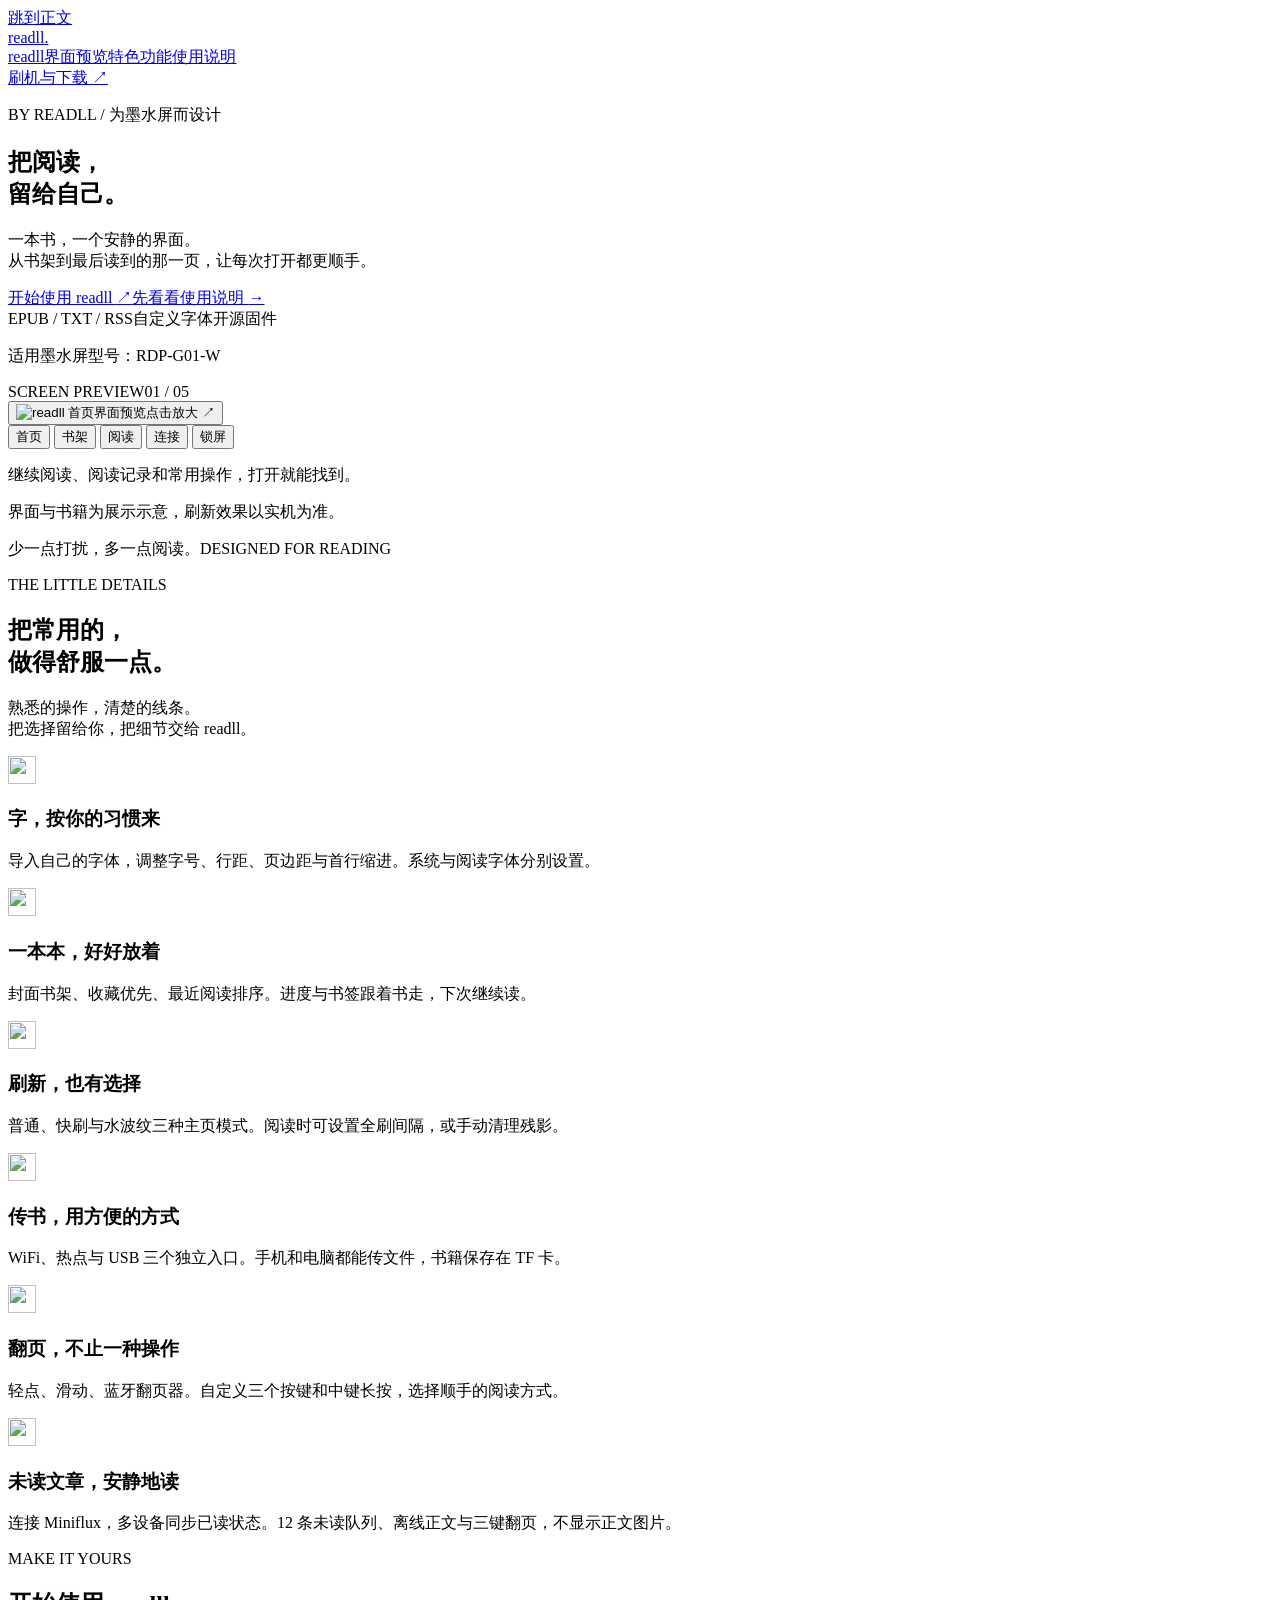
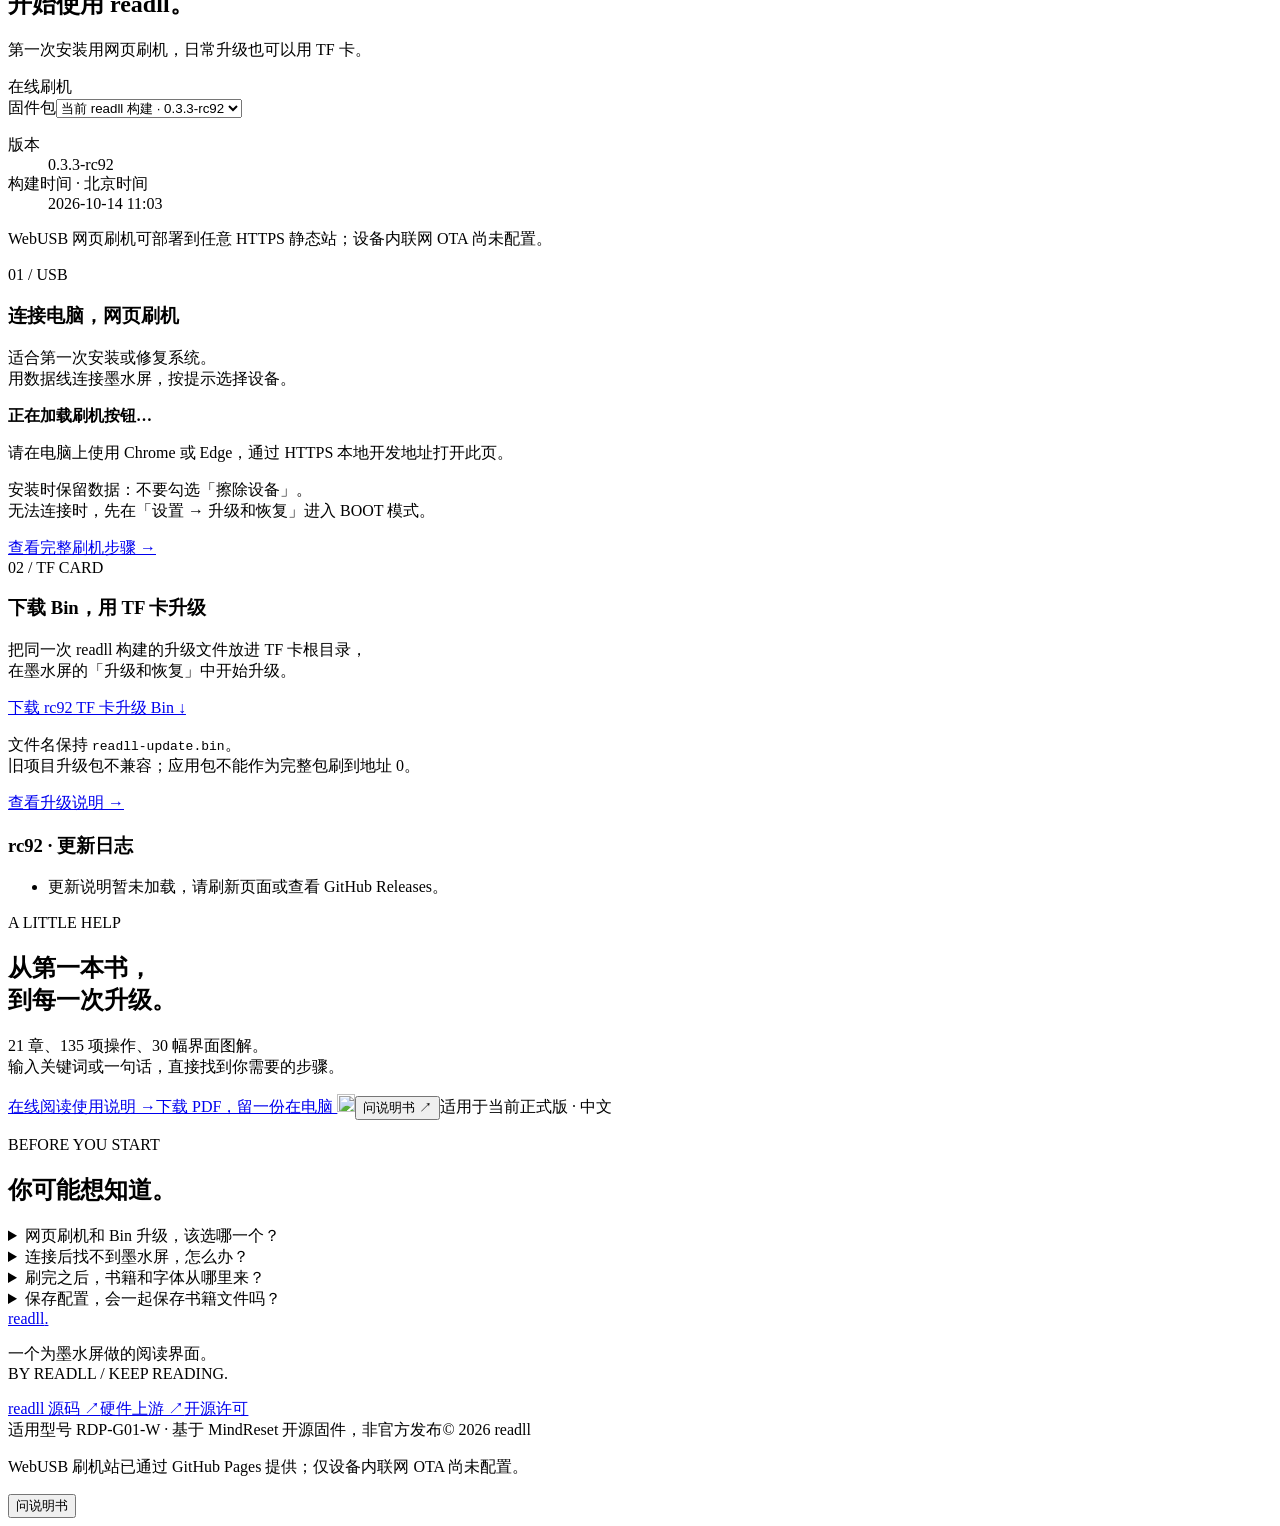
==== flash/index.html @ 9fdaaaea "feat: add readll RSS firmware and web flasher Co-authored-by: Copilot <223556219+Copilot@users.norep" ====
<!doctype html>
<html lang="zh-CN">
<head>
  <meta charset="utf-8"><meta name="viewport" content="width=device-width,initial-scale=1">
  <meta name="theme-color" content="#ffffff">
  <meta name="description" content="readll：为墨水屏打造的阅读固件。预览阅读界面、了解功能，在线刷机或下载 TF 卡升级 Bin。">
  <title>readll · 把阅读留给自己</title>
  <link rel="stylesheet" href="./site.css">
  <script src="./installer-bridge.js"></script>
  <script src="./site.js" defer></script>
  <link rel="stylesheet" href="./assets/manual-helper.css">
  <script src="./assets/manual-search.js" defer></script>
  <script src="./assets/manual-helper.js" data-index="./manual/manual-index.json" data-manual="./manual/" defer></script>
  <script type="module" src="./vendor/web/install-button.js"></script>
  <script src="./versions.js" defer></script>
</head>
<body>
<a class="skip" href="#main">跳到正文</a>
<header class="site-header"><div class="header-inner">
  <a class="wordmark" href="./index.html" aria-label="readll 首页">readll<span>.</span></a>
  <nav aria-label="主导航"><a href="./index.html">readll</a><a href="#preview">界面预览</a><a href="#features">特色功能</a><a href="./manual/">使用说明</a></nav>
  <a class="button small primary" href="#flash-action">刷机与下载 <span aria-hidden="true">↗</span></a>
</div></header>
<main id="main">
<section class="hero wrap" id="preview">
  <div class="hero-copy"><p class="eyebrow">BY READLL / 为墨水屏而设计</p>
    <h1>把阅读，<br>留给自己<span class="period">。</span></h1>
    <p class="hero-description">一本书，一个安静的界面。<br>从书架到最后读到的那一页，让每次打开都更顺手。</p>
    <div class="hero-actions"><a class="button primary" href="#flash-action">开始使用 readll <span aria-hidden="true">↗</span></a><a class="text-link" href="./manual/">先看看使用说明 <span aria-hidden="true">→</span></a></div>
    <div class="hero-spec"><span>EPUB / TXT / RSS</span><span>自定义字体</span><span>开源固件</span></div>
    <p class="hardware">适用墨水屏型号：RDP-G01-W</p>
  </div>
  <div class="screen-gallery" aria-label="墨水屏界面展示">
    <div class="gallery-heading"><span class="eyebrow">SCREEN PREVIEW</span><span id="screen-counter">01 / 05</span></div>
    <button class="screen-open" id="screen-open" type="button" aria-label="放大首页界面"><img id="screen-image" src="./assets/screens/home.png" alt="readll 首页界面预览" width="684" height="1216"><span class="zoom-label">点击放大 <span aria-hidden="true">↗</span></span></button>
    <div class="screen-tabs" role="tablist" aria-label="选择预览界面">
      <button type="button" role="tab" id="tab-home" aria-selected="true" aria-controls="screen-caption" data-screen="home">首页</button>
      <button type="button" role="tab" id="tab-shelf" aria-selected="false" aria-controls="screen-caption" tabindex="-1" data-screen="shelf">书架</button>
      <button type="button" role="tab" id="tab-reader" aria-selected="false" aria-controls="screen-caption" tabindex="-1" data-screen="reader">阅读</button>
      <button type="button" role="tab" id="tab-wifi" aria-selected="false" aria-controls="screen-caption" tabindex="-1" data-screen="wifi">连接</button>
      <button type="button" role="tab" id="tab-lock" aria-selected="false" aria-controls="screen-caption" tabindex="-1" data-screen="lock">锁屏</button>
    </div>
    <div id="screen-styles" class="screen-styles" role="group" hidden></div>
    <p id="screen-caption" class="screen-caption" role="tabpanel" aria-labelledby="tab-home">继续阅读、阅读记录和常用操作，打开就能找到。</p>
    <p class="preview-note">界面与书籍为展示示意，刷新效果以实机为准。</p>
  </div>
</section>
<div class="section-divider wrap"><span>少一点打扰，多一点阅读。</span><span>DESIGNED FOR READING</span></div>
<section class="features wrap" id="features">
  <div class="section-intro"><p class="eyebrow">THE LITTLE DETAILS</p><h2>把常用的，<br>做得舒服一点。</h2><p>熟悉的操作，清楚的线条。<br>把选择留给你，把细节交给 readll。</p></div>
  <div class="feature-grid">
    <article><img src="./assets/icons/type.svg" alt="" width="28" height="28"><h3>字，按你的习惯来</h3><p>导入自己的字体，调整字号、行距、页边距与首行缩进。系统与阅读字体分别设置。</p></article>
    <article><img src="./assets/icons/library-big.svg" alt="" width="28" height="28"><h3>一本本，好好放着</h3><p>封面书架、收藏优先、最近阅读排序。进度与书签跟着书走，下次继续读。</p></article>
    <article><img src="./assets/icons/refresh-cw.svg" alt="" width="28" height="28"><h3>刷新，也有选择</h3><p>普通、快刷与水波纹三种主页模式。阅读时可设置全刷间隔，或手动清理残影。</p></article>
    <article><img src="./assets/icons/wifi.svg" alt="" width="28" height="28"><h3>传书，用方便的方式</h3><p>WiFi、热点与 USB 三个独立入口。手机和电脑都能传文件，书籍保存在 TF 卡。</p></article>
    <article><img src="./assets/icons/bluetooth.svg" alt="" width="28" height="28"><h3>翻页，不止一种操作</h3><p>轻点、滑动、蓝牙翻页器。自定义三个按键和中键长按，选择顺手的阅读方式。</p></article>
    <article><img src="./assets/icons/timer.svg" alt="" width="28" height="28"><h3>未读文章，安静地读</h3><p>连接 Miniflux，多设备同步已读状态。12 条未读队列、离线正文与三键翻页，不显示正文图片。</p></article>
  </div>
</section>
<section class="flash-section" id="flash-action"><div class="wrap">
  <div class="flash-heading"><div><p class="eyebrow">MAKE IT YOURS</p><h2>开始使用 readll。</h2><p>第一次安装用网页刷机，日常升级也可以用 TF 卡。</p></div><span class="outlined-tag">在线刷机</span></div>
  <div class="release-picker"><div class="select-wrap"><label for="firmware-choice">固件包</label><select id="firmware-choice" disabled><option value="./manifest.json">当前 readll 构建 · 读取中</option></select></div><dl class="release-meta"><div><dt>版本</dt><dd id="firmware-version">读取中…</dd></div><div><dt>构建时间 · 北京时间</dt><dd><time id="firmware-updated">读取中…</time></dd></div></dl></div>
  <p class="picker-hint" id="firmware-choice-hint">WebUSB 网页刷机可部署到任意 HTTPS 静态站；设备内联网 OTA 尚未配置。</p>
  <div class="install-grid">
    <article class="install-card"><span class="card-number">01 / USB</span><h3>连接电脑，网页刷机</h3><p>适合第一次安装或修复系统。<br>用数据线连接墨水屏，按提示选择设备。</p><div class="install-action"><esp-web-install-button id="flash-installer" hidden manifest="./manifest.json"><button slot="activate" class="button primary" type="button">连接墨水屏，开始刷机</button></esp-web-install-button><div id="flash-help" class="browser-help"><strong id="flash-help-title">正在加载刷机按钮…</strong><p>请在电脑上使用 Chrome 或 Edge，通过 HTTPS 本地开发地址打开此页。</p></div></div><p class="card-footnote">安装时保留数据：不要勾选「擦除设备」。<br>无法连接时，先在「设置 → 升级和恢复」进入 BOOT 模式。</p><a href="./manual/#first-use" class="text-link">查看完整刷机步骤 <span aria-hidden="true">→</span></a></article>
    <article class="install-card"><span class="card-number">02 / TF CARD</span><h3>下载 Bin，用 TF 卡升级</h3><p>把同一次 readll 构建的升级文件放进 TF 卡根目录，<br>在墨水屏的「升级和恢复」中开始升级。</p><div class="install-action"><a class="button secondary" id="bin-download" hidden download="readll-update.bin">下载 TF 卡升级 Bin</a></div><p class="card-footnote">文件名保持 <code>readll-update.bin</code>。<br>旧项目升级包不兼容；应用包不能作为完整包刷到地址 0。</p><a href="./manual/#update" class="text-link">查看升级说明 <span aria-hidden="true">→</span></a></article>
  </div>
  <div class="release-notes" aria-live="polite"><h3 id="release-notes-title">更新日志</h3><ul id="release-notes-list"><li>正在读取所选版本的更新说明…</li></ul></div>
</div></section>
<section class="manual-banner wrap"><div><p class="eyebrow">A LITTLE HELP</p><h2>从第一本书，<br>到每一次升级。</h2><p>21 章、135 项操作、30 幅界面图解。<br>输入关键词或一句话，直接找到你需要的步骤。</p></div><div class="manual-actions"><a class="button primary" href="./manual/">在线阅读使用说明 <span aria-hidden="true">→</span></a><a class="text-link" href="./manual/readll-manual.pdf" download>下载 PDF，留一份在电脑 <img src="./assets/icons/download.svg" width="18" height="18" alt=""></a><button class="button secondary" type="button" data-ask-manual>问说明书 <span aria-hidden="true">↗</span></button><span>适用于当前正式版 · 中文</span></div></section>
<section class="faq wrap"><div><p class="eyebrow">BEFORE YOU START</p><h2>你可能想知道。</h2></div><div class="faq-items">
  <details><summary>网页刷机和 Bin 升级，该选哪一个？</summary><p>第一次安装或修复系统时使用 WebUSB 网页刷机。已经安装 readll 双分区基础包后，可以使用同一次 readll 构建生成的 TF Bin；旧项目升级包不兼容。设备内联网 OTA 当前未配置。</p></details>
  <details><summary>连接后找不到墨水屏，怎么办？</summary><p>确认使用可传数据的 USB 线，在电脑的 Chrome 或 Edge 打开页面。关闭占用串口的其他程序；在墨水屏「设置 → 升级和恢复 → BOOT 刷机」进入 BOOT 模式，再连接安装。更多步骤见使用说明。</p></details>
  <details><summary>刷完之后，书籍和字体从哪里来？</summary><p>固件不附带书籍与额外字体。将有权使用的 EPUB、TXT 和字体文件放入 TF 卡，或通过 WiFi、热点、USB 传输。推荐书籍放 books 文件夹，字体放 fonts 文件夹。</p></details>
  <details><summary>保存配置，会一起保存书籍文件吗？</summary><p>配置备份保存设置和阅读数据，包括进度、阅读时长、书签、收藏、资料卡、签名与网络设置。书籍、字体、头像和壁纸等文件仍需单独保留在 TF 卡上。</p></details>
</div></section>
</main>
<footer class="site-footer"><div class="wrap footer-top"><a class="wordmark" href="./index.html">readll<span>.</span></a><p>一个为墨水屏做的阅读界面。<br>BY READLL / KEEP READING.</p><div><a href="https://github.com/wegooo-cell/readll" target="_blank" rel="noopener">readll 源码 ↗</a><a href="https://github.com/wegooo-cell/read-pico-reader" target="_blank" rel="noopener">硬件上游 ↗</a><a href="./notices.html">开源许可</a></div></div><div class="wrap footer-bottom"><span>适用型号 RDP-G01-W · 基于 MindReset 开源固件，非官方发布</span><span>© 2026 readll</span></div><p class="wrap">WebUSB 刷机站已通过 GitHub Pages 提供；仅设备内联网 OTA 尚未配置。</p></footer>
<dialog id="screen-dialog" class="screen-dialog" aria-labelledby="dialog-title"><div class="dialog-head"><strong id="dialog-title">界面预览</strong><button type="button" id="dialog-close" aria-label="关闭放大预览">关闭 ×</button></div><img id="dialog-image" alt="放大的界面预览"><p>展示示意，刷新效果以实机为准。</p></dialog>
</body></html>
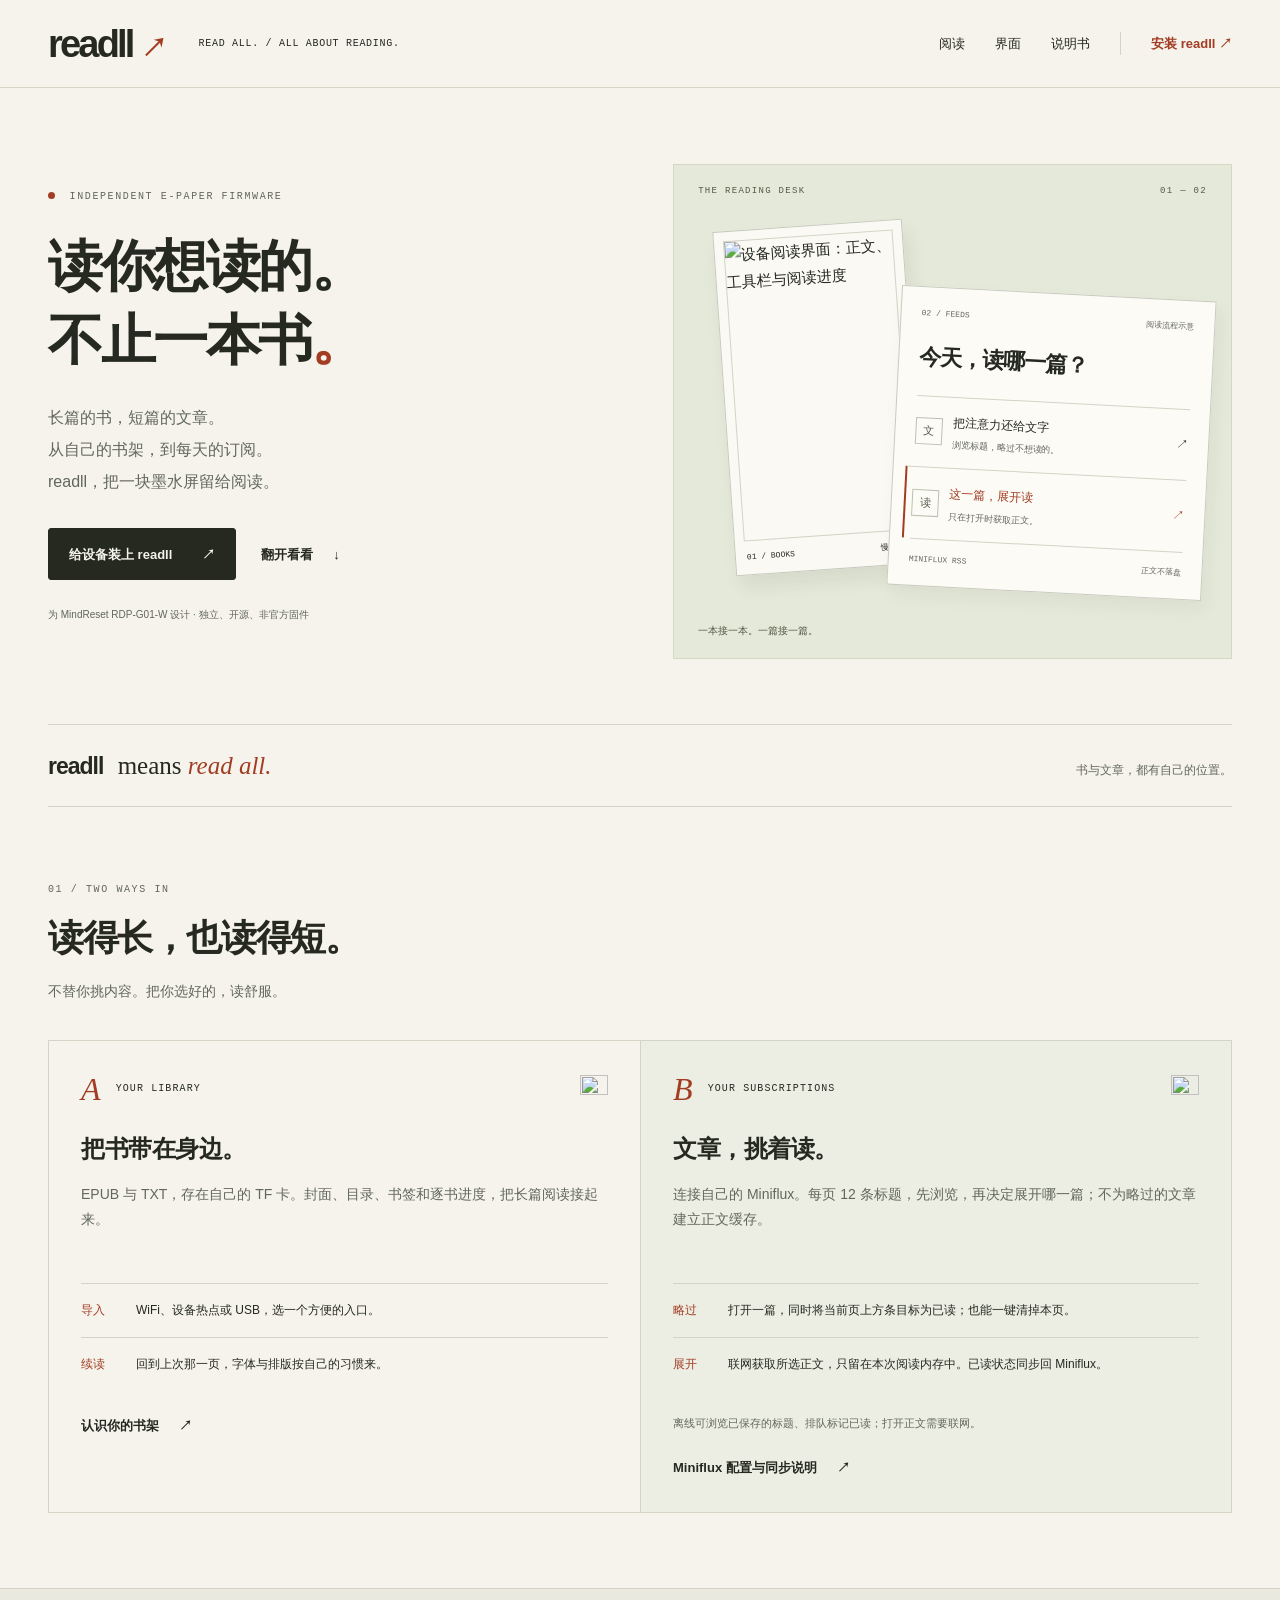
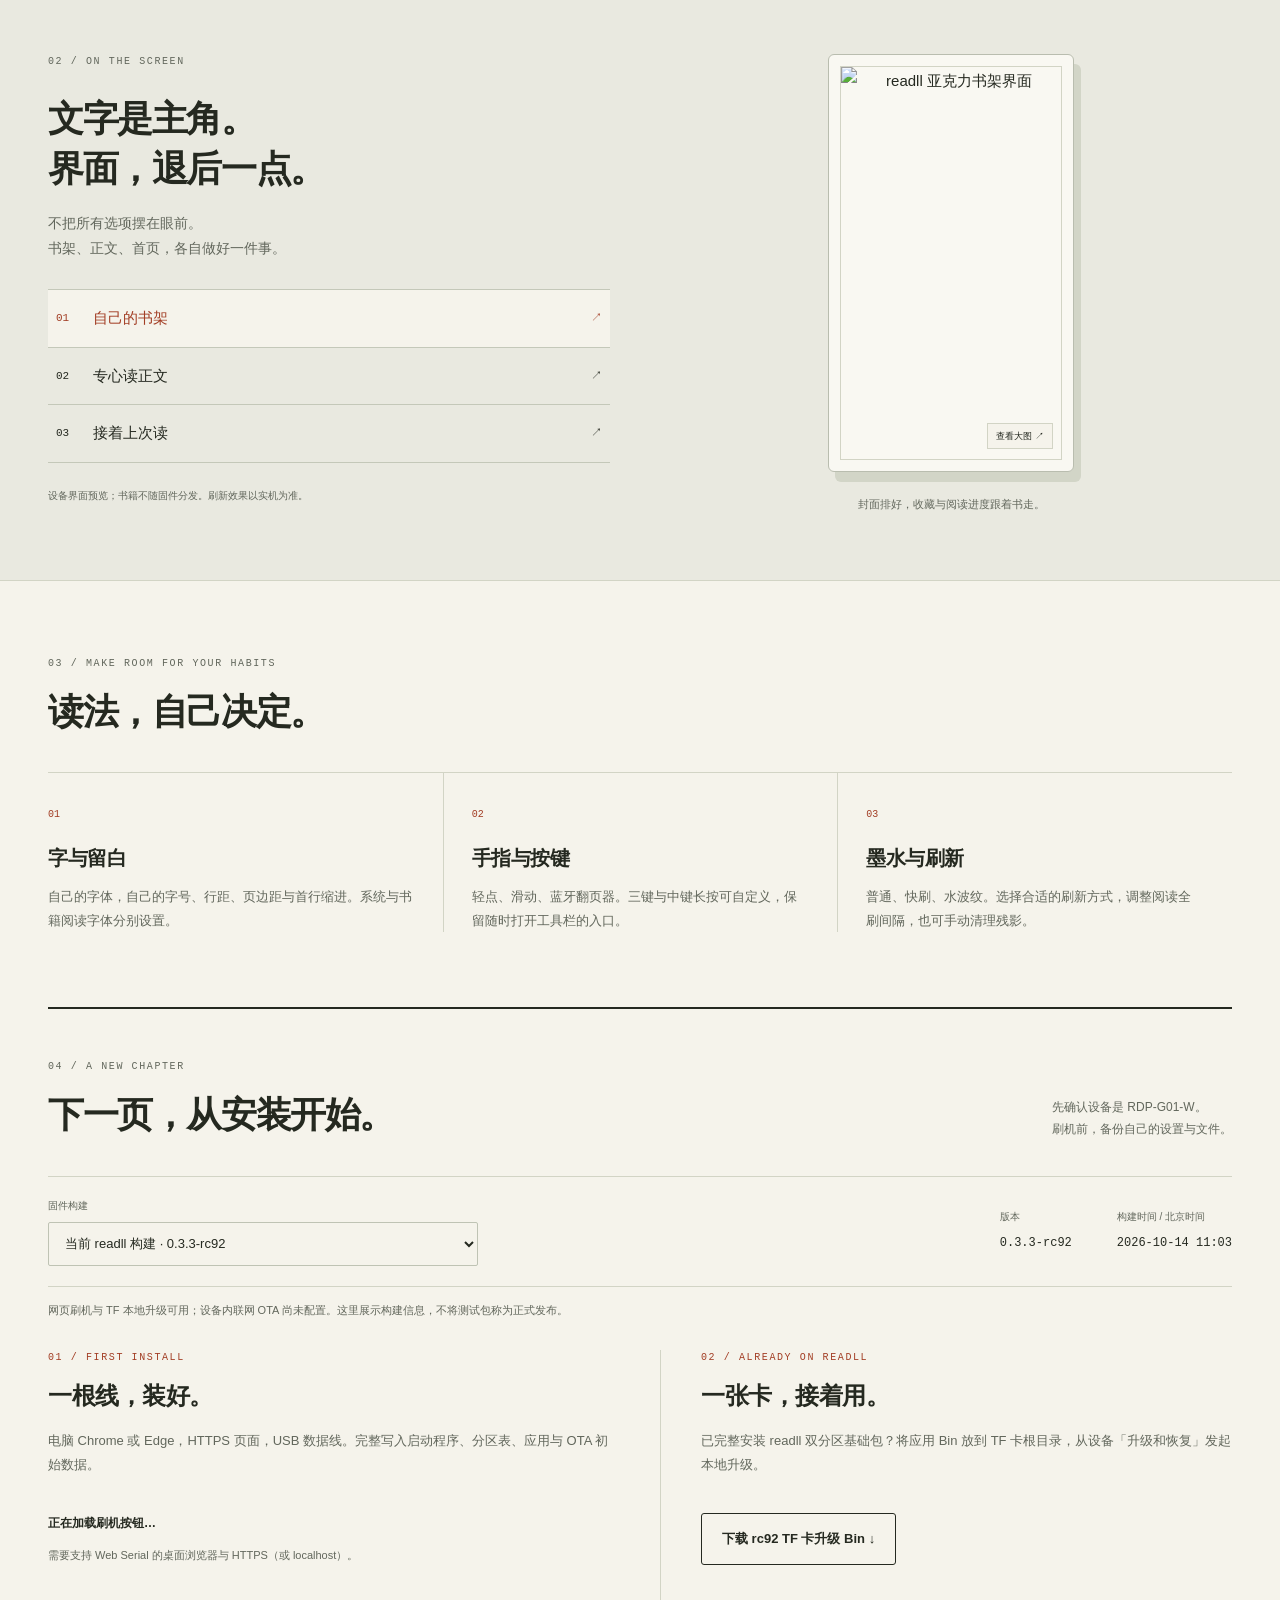
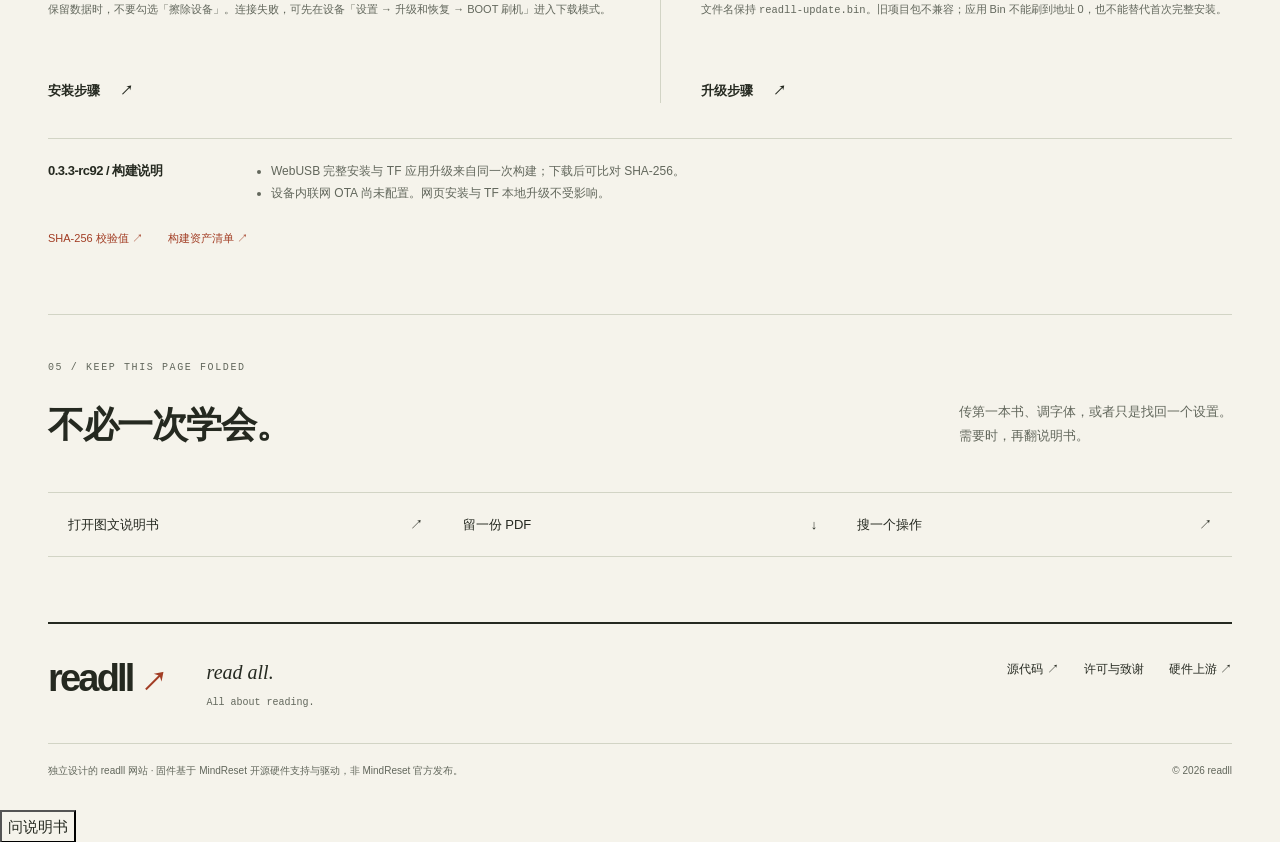
==== commit b65e9225: "feat: publish original readll site and on-demand RSS reading Build public WebUSB firmware with board" ====
--- a/flash/index.html
+++ b/flash/index.html
@@ -1,14 +1,15 @@
 <!doctype html>
 <html lang="zh-CN">
 <head>
-  <meta charset="utf-8"><meta name="viewport" content="width=device-width,initial-scale=1">
-  <meta name="theme-color" content="#ffffff">
-  <meta name="description" content="readll：为墨水屏打造的阅读固件。预览阅读界面、了解功能，在线刷机或下载 TF 卡升级 Bin。">
-  <title>readll · 把阅读留给自己</title>
+  <meta charset="utf-8">
+  <meta name="viewport" content="width=device-width,initial-scale=1">
+  <meta name="theme-color" content="#f5f3eb">
+  <meta name="description" content="readll — read all. 为 RDP-G01-W 墨水屏设计的独立阅读固件。EPUB、TXT、Miniflux RSS，一个留给阅读的地方。">
+  <title>readll — read all.</title>
   <link rel="stylesheet" href="./site.css">
+  <link rel="stylesheet" href="./assets/manual-helper.css">
   <script src="./installer-bridge.js"></script>
   <script src="./site.js" defer></script>
-  <link rel="stylesheet" href="./assets/manual-helper.css">
   <script src="./assets/manual-search.js" defer></script>
   <script src="./assets/manual-helper.js" data-index="./manual/manual-index.json" data-manual="./manual/" defer></script>
   <script type="module" src="./vendor/web/install-button.js"></script>
@@ -16,65 +17,121 @@
 </head>
 <body>
 <a class="skip" href="#main">跳到正文</a>
-<header class="site-header"><div class="header-inner">
-  <a class="wordmark" href="./index.html" aria-label="readll 首页">readll<span>.</span></a>
-  <nav aria-label="主导航"><a href="./index.html">readll</a><a href="#preview">界面预览</a><a href="#features">特色功能</a><a href="./manual/">使用说明</a></nav>
-  <a class="button small primary" href="#flash-action">刷机与下载 <span aria-hidden="true">↗</span></a>
-</div></header>
+<header class="masthead">
+  <a class="brand" href="./" aria-label="readll 首页">readll<span class="brand-mark" aria-hidden="true">↗</span></a>
+  <span class="masthead-note">READ ALL. / ALL ABOUT READING.</span>
+  <nav aria-label="主导航">
+    <a href="#reading">阅读</a><a href="#preview">界面</a><a href="./manual/">说明书</a>
+    <a class="nav-install" href="#flash-action">安装 readll <span aria-hidden="true">↗</span></a>
+  </nav>
+</header>
 <main id="main">
-<section class="hero wrap" id="preview">
-  <div class="hero-copy"><p class="eyebrow">BY READLL / 为墨水屏而设计</p>
-    <h1>把阅读，<br>留给自己<span class="period">。</span></h1>
-    <p class="hero-description">一本书，一个安静的界面。<br>从书架到最后读到的那一页，让每次打开都更顺手。</p>
-    <div class="hero-actions"><a class="button primary" href="#flash-action">开始使用 readll <span aria-hidden="true">↗</span></a><a class="text-link" href="./manual/">先看看使用说明 <span aria-hidden="true">→</span></a></div>
-    <div class="hero-spec"><span>EPUB / TXT / RSS</span><span>自定义字体</span><span>开源固件</span></div>
-    <p class="hardware">适用墨水屏型号：RDP-G01-W</p>
-  </div>
-  <div class="screen-gallery" aria-label="墨水屏界面展示">
-    <div class="gallery-heading"><span class="eyebrow">SCREEN PREVIEW</span><span id="screen-counter">01 / 05</span></div>
-    <button class="screen-open" id="screen-open" type="button" aria-label="放大首页界面"><img id="screen-image" src="./assets/screens/home.png" alt="readll 首页界面预览" width="684" height="1216"><span class="zoom-label">点击放大 <span aria-hidden="true">↗</span></span></button>
-    <div class="screen-tabs" role="tablist" aria-label="选择预览界面">
-      <button type="button" role="tab" id="tab-home" aria-selected="true" aria-controls="screen-caption" data-screen="home">首页</button>
-      <button type="button" role="tab" id="tab-shelf" aria-selected="false" aria-controls="screen-caption" tabindex="-1" data-screen="shelf">书架</button>
-      <button type="button" role="tab" id="tab-reader" aria-selected="false" aria-controls="screen-caption" tabindex="-1" data-screen="reader">阅读</button>
-      <button type="button" role="tab" id="tab-wifi" aria-selected="false" aria-controls="screen-caption" tabindex="-1" data-screen="wifi">连接</button>
-      <button type="button" role="tab" id="tab-lock" aria-selected="false" aria-controls="screen-caption" tabindex="-1" data-screen="lock">锁屏</button>
+  <section class="opening page-width" aria-labelledby="opening-title">
+    <div class="opening-copy">
+      <p class="kicker"><span class="status-dot" aria-hidden="true"></span> INDEPENDENT E-PAPER FIRMWARE</p>
+      <h1 id="opening-title">读你想读的。<br>不止一本书<span class="accent">。</span></h1>
+      <p class="opening-description">长篇的书，短篇的文章。<br>从自己的书架，到每天的订阅。<br>readll，把一块墨水屏留给阅读。</p>
+      <div class="opening-actions"><a class="button primary" href="#flash-action">给设备装上 readll <span aria-hidden="true">↗</span></a><a class="inline-link" href="#reading">翻开看看 <span aria-hidden="true">↓</span></a></div>
+      <p class="compatibility">为 MindReset RDP-G01-W 设计 · 独立、开源、非官方固件</p>
     </div>
-    <div id="screen-styles" class="screen-styles" role="group" hidden></div>
-    <p id="screen-caption" class="screen-caption" role="tabpanel" aria-labelledby="tab-home">继续阅读、阅读记录和常用操作，打开就能找到。</p>
-    <p class="preview-note">界面与书籍为展示示意，刷新效果以实机为准。</p>
-  </div>
-</section>
-<div class="section-divider wrap"><span>少一点打扰，多一点阅读。</span><span>DESIGNED FOR READING</span></div>
-<section class="features wrap" id="features">
-  <div class="section-intro"><p class="eyebrow">THE LITTLE DETAILS</p><h2>把常用的，<br>做得舒服一点。</h2><p>熟悉的操作，清楚的线条。<br>把选择留给你，把细节交给 readll。</p></div>
-  <div class="feature-grid">
-    <article><img src="./assets/icons/type.svg" alt="" width="28" height="28"><h3>字，按你的习惯来</h3><p>导入自己的字体，调整字号、行距、页边距与首行缩进。系统与阅读字体分别设置。</p></article>
-    <article><img src="./assets/icons/library-big.svg" alt="" width="28" height="28"><h3>一本本，好好放着</h3><p>封面书架、收藏优先、最近阅读排序。进度与书签跟着书走，下次继续读。</p></article>
-    <article><img src="./assets/icons/refresh-cw.svg" alt="" width="28" height="28"><h3>刷新，也有选择</h3><p>普通、快刷与水波纹三种主页模式。阅读时可设置全刷间隔，或手动清理残影。</p></article>
-    <article><img src="./assets/icons/wifi.svg" alt="" width="28" height="28"><h3>传书，用方便的方式</h3><p>WiFi、热点与 USB 三个独立入口。手机和电脑都能传文件，书籍保存在 TF 卡。</p></article>
-    <article><img src="./assets/icons/bluetooth.svg" alt="" width="28" height="28"><h3>翻页，不止一种操作</h3><p>轻点、滑动、蓝牙翻页器。自定义三个按键和中键长按，选择顺手的阅读方式。</p></article>
-    <article><img src="./assets/icons/timer.svg" alt="" width="28" height="28"><h3>未读文章，安静地读</h3><p>连接 Miniflux，多设备同步已读状态。12 条未读队列、离线正文与三键翻页，不显示正文图片。</p></article>
-  </div>
-</section>
-<section class="flash-section" id="flash-action"><div class="wrap">
-  <div class="flash-heading"><div><p class="eyebrow">MAKE IT YOURS</p><h2>开始使用 readll。</h2><p>第一次安装用网页刷机，日常升级也可以用 TF 卡。</p></div><span class="outlined-tag">在线刷机</span></div>
-  <div class="release-picker"><div class="select-wrap"><label for="firmware-choice">固件包</label><select id="firmware-choice" disabled><option value="./manifest.json">当前 readll 构建 · 读取中</option></select></div><dl class="release-meta"><div><dt>版本</dt><dd id="firmware-version">读取中…</dd></div><div><dt>构建时间 · 北京时间</dt><dd><time id="firmware-updated">读取中…</time></dd></div></dl></div>
-  <p class="picker-hint" id="firmware-choice-hint">WebUSB 网页刷机可部署到任意 HTTPS 静态站；设备内联网 OTA 尚未配置。</p>
-  <div class="install-grid">
-    <article class="install-card"><span class="card-number">01 / USB</span><h3>连接电脑，网页刷机</h3><p>适合第一次安装或修复系统。<br>用数据线连接墨水屏，按提示选择设备。</p><div class="install-action"><esp-web-install-button id="flash-installer" hidden manifest="./manifest.json"><button slot="activate" class="button primary" type="button">连接墨水屏，开始刷机</button></esp-web-install-button><div id="flash-help" class="browser-help"><strong id="flash-help-title">正在加载刷机按钮…</strong><p>请在电脑上使用 Chrome 或 Edge，通过 HTTPS 本地开发地址打开此页。</p></div></div><p class="card-footnote">安装时保留数据：不要勾选「擦除设备」。<br>无法连接时，先在「设置 → 升级和恢复」进入 BOOT 模式。</p><a href="./manual/#first-use" class="text-link">查看完整刷机步骤 <span aria-hidden="true">→</span></a></article>
-    <article class="install-card"><span class="card-number">02 / TF CARD</span><h3>下载 Bin，用 TF 卡升级</h3><p>把同一次 readll 构建的升级文件放进 TF 卡根目录，<br>在墨水屏的「升级和恢复」中开始升级。</p><div class="install-action"><a class="button secondary" id="bin-download" hidden download="readll-update.bin">下载 TF 卡升级 Bin</a></div><p class="card-footnote">文件名保持 <code>readll-update.bin</code>。<br>旧项目升级包不兼容；应用包不能作为完整包刷到地址 0。</p><a href="./manual/#update" class="text-link">查看升级说明 <span aria-hidden="true">→</span></a></article>
-  </div>
-  <div class="release-notes" aria-live="polite"><h3 id="release-notes-title">更新日志</h3><ul id="release-notes-list"><li>正在读取所选版本的更新说明…</li></ul></div>
-</div></section>
-<section class="manual-banner wrap"><div><p class="eyebrow">A LITTLE HELP</p><h2>从第一本书，<br>到每一次升级。</h2><p>21 章、135 项操作、30 幅界面图解。<br>输入关键词或一句话，直接找到你需要的步骤。</p></div><div class="manual-actions"><a class="button primary" href="./manual/">在线阅读使用说明 <span aria-hidden="true">→</span></a><a class="text-link" href="./manual/readll-manual.pdf" download>下载 PDF，留一份在电脑 <img src="./assets/icons/download.svg" width="18" height="18" alt=""></a><button class="button secondary" type="button" data-ask-manual>问说明书 <span aria-hidden="true">↗</span></button><span>适用于当前正式版 · 中文</span></div></section>
-<section class="faq wrap"><div><p class="eyebrow">BEFORE YOU START</p><h2>你可能想知道。</h2></div><div class="faq-items">
-  <details><summary>网页刷机和 Bin 升级，该选哪一个？</summary><p>第一次安装或修复系统时使用 WebUSB 网页刷机。已经安装 readll 双分区基础包后，可以使用同一次 readll 构建生成的 TF Bin；旧项目升级包不兼容。设备内联网 OTA 当前未配置。</p></details>
-  <details><summary>连接后找不到墨水屏，怎么办？</summary><p>确认使用可传数据的 USB 线，在电脑的 Chrome 或 Edge 打开页面。关闭占用串口的其他程序；在墨水屏「设置 → 升级和恢复 → BOOT 刷机」进入 BOOT 模式，再连接安装。更多步骤见使用说明。</p></details>
-  <details><summary>刷完之后，书籍和字体从哪里来？</summary><p>固件不附带书籍与额外字体。将有权使用的 EPUB、TXT 和字体文件放入 TF 卡，或通过 WiFi、热点、USB 传输。推荐书籍放 books 文件夹，字体放 fonts 文件夹。</p></details>
-  <details><summary>保存配置，会一起保存书籍文件吗？</summary><p>配置备份保存设置和阅读数据，包括进度、阅读时长、书签、收藏、资料卡、签名与网络设置。书籍、字体、头像和壁纸等文件仍需单独保留在 TF 卡上。</p></details>
-</div></section>
+    <div class="reading-desk" aria-label="书籍与订阅，两种阅读方式">
+      <div class="desk-label"><span>THE READING DESK</span><span>01 — 02</span></div>
+      <figure class="book-proof">
+        <img src="./assets/screens/reader.png" width="684" height="1216" alt="设备阅读界面：正文、工具栏与阅读进度">
+        <figcaption><span>01 / BOOKS</span><span>慢慢读。</span></figcaption>
+      </figure>
+      <div class="feed-proof">
+        <p class="proof-label">02 / FEEDS <span>阅读流程示意</span></p>
+        <p class="feed-heading">今天，读哪一篇？</p>
+        <div class="feed-example"><span class="source-chip">文</span><span>把注意力还给文字<small>浏览标题，略过不想读的。</small></span><span aria-hidden="true">↗</span></div>
+        <div class="feed-example chosen"><span class="source-chip">读</span><span>这一篇，展开读<small>只在打开时获取正文。</small></span><span aria-hidden="true">↗</span></div>
+        <p class="feed-foot">MINIFLUX RSS <span>正文不落盘</span></p>
+      </div>
+      <span class="desk-caption">一本接一本。一篇接一篇。</span>
+    </div>
+  </section>
+
+  <div class="manifesto page-width"><p><strong>readll</strong> means <em>read all.</em></p><span>书与文章，都有自己的位置。</span></div>
+
+  <section class="reading-section page-width" id="reading" aria-labelledby="reading-title">
+    <div class="section-heading"><p class="kicker">01 / TWO WAYS IN</p><h2 id="reading-title">读得长，也读得短。</h2><p>不替你挑内容。把你选好的，读舒服。</p></div>
+    <div class="reading-paths">
+      <article class="reading-path book-path">
+        <div class="path-top"><span class="path-index">A</span><span>YOUR LIBRARY</span><img src="./assets/icons/book-open.svg" alt="" width="28" height="28"></div>
+        <h3>把书带在身边。</h3>
+        <p>EPUB 与 TXT，存在自己的 TF 卡。封面、目录、书签和逐书进度，把长篇阅读接起来。</p>
+        <div class="path-detail"><span>导入</span><p>WiFi、设备热点或 USB，选一个方便的入口。</p></div>
+        <div class="path-detail"><span>续读</span><p>回到上次那一页，字体与排版按自己的习惯来。</p></div>
+        <a class="inline-link" href="./manual/#shelf">认识你的书架 <span aria-hidden="true">↗</span></a>
+      </article>
+      <article class="reading-path rss-path">
+        <div class="path-top"><span class="path-index">B</span><span>YOUR SUBSCRIPTIONS</span><img src="./assets/icons/library-big.svg" alt="" width="28" height="28"></div>
+        <h3>文章，挑着读。</h3>
+        <p>连接自己的 Miniflux。每页 12 条标题，先浏览，再决定展开哪一篇；不为略过的文章建立正文缓存。</p>
+        <div class="path-detail"><span>略过</span><p>打开一篇，同时将当前页上方条目标为已读；也能一键清掉本页。</p></div>
+        <div class="path-detail"><span>展开</span><p>联网获取所选正文，只留在本次阅读内存中。已读状态同步回 Miniflux。</p></div>
+        <p class="path-note">离线可浏览已保存的标题、排队标记已读；打开正文需要联网。</p>
+        <a class="inline-link" href="https://github.com/ww4yne/readll/blob/main/docs/RSS.md">Miniflux 配置与同步说明 <span aria-hidden="true">↗</span></a>
+      </article>
+    </div>
+  </section>
+
+  <section class="preview-section" id="preview" aria-labelledby="preview-title">
+    <div class="page-width preview-grid">
+      <div class="preview-copy"><p class="kicker">02 / ON THE SCREEN</p><h2 id="preview-title">文字是主角。<br>界面，退后一点。</h2><p>不把所有选项摆在眼前。<br>书架、正文、首页，各自做好一件事。</p>
+        <div class="preview-choices" role="tablist" aria-label="设备界面" aria-orientation="vertical">
+          <button id="view-shelf" type="button" role="tab" data-view="shelf" aria-selected="true" aria-controls="preview-panel">01 <span>自己的书架</span><span aria-hidden="true">↗</span></button>
+          <button id="view-reader" type="button" role="tab" data-view="reader" aria-selected="false" aria-controls="preview-panel" tabindex="-1">02 <span>专心读正文</span><span aria-hidden="true">↗</span></button>
+          <button id="view-home" type="button" role="tab" data-view="home" aria-selected="false" aria-controls="preview-panel" tabindex="-1">03 <span>接着上次读</span><span aria-hidden="true">↗</span></button>
+        </div>
+        <p class="preview-disclaimer">设备界面预览；书籍不随固件分发。刷新效果以实机为准。</p>
+      </div>
+      <figure class="device-preview" id="preview-panel" role="tabpanel" aria-labelledby="view-shelf">
+        <button id="preview-zoom" type="button" aria-label="放大书架界面"><img id="preview-image" src="./assets/screens/shelf-acrylic.png" width="684" height="1216" loading="lazy" alt="readll 亚克力书架界面"><span class="zoom-hint">查看大图 ↗</span></button>
+        <figcaption id="preview-caption">封面排好，收藏与阅读进度跟着书走。</figcaption>
+      </figure>
+    </div>
+  </section>
+
+  <section class="details-section page-width" aria-labelledby="details-title">
+    <div class="section-heading"><p class="kicker">03 / MAKE ROOM FOR YOUR HABITS</p><h2 id="details-title">读法，自己决定。</h2></div>
+    <div class="detail-grid">
+      <article><span>01</span><h3>字与留白</h3><p>自己的字体，自己的字号、行距、页边距与首行缩进。系统与书籍阅读字体分别设置。</p></article>
+      <article><span>02</span><h3>手指与按键</h3><p>轻点、滑动、蓝牙翻页器。三键与中键长按可自定义，保留随时打开工具栏的入口。</p></article>
+      <article><span>03</span><h3>墨水与刷新</h3><p>普通、快刷、水波纹。选择合适的刷新方式，调整阅读全刷间隔，也可手动清理残影。</p></article>
+    </div>
+  </section>
+
+  <section class="install-section page-width" id="flash-action" aria-labelledby="install-title">
+    <div class="section-heading install-heading"><div><p class="kicker">04 / A NEW CHAPTER</p><h2 id="install-title">下一页，从安装开始。</h2></div><p>先确认设备是 RDP-G01-W。<br>刷机前，备份自己的设置与文件。</p></div>
+    <div class="release-strip">
+      <div class="select-wrap"><label for="firmware-choice">固件构建</label><select id="firmware-choice" disabled><option value="./manifest.json">当前 readll 构建 · 读取中</option></select></div>
+      <dl class="release-meta"><div><dt>版本</dt><dd id="firmware-version">读取中…</dd></div><div><dt>构建时间 / 北京时间</dt><dd><time id="firmware-updated">读取中…</time></dd></div></dl>
+    </div>
+    <p id="firmware-choice-hint" class="delivery-note">网页刷机与 TF 本地升级可用；设备内联网 OTA 尚未配置。这里展示构建信息，不将测试包称为正式发布。</p>
+    <div class="install-methods">
+      <article class="install-method"><p class="kicker">01 / FIRST INSTALL</p><h3>一根线，装好。</h3><p>电脑 Chrome 或 Edge，HTTPS 页面，USB 数据线。完整写入启动程序、分区表、应用与 OTA 初始数据。</p>
+        <div class="install-action"><esp-web-install-button id="flash-installer" hidden manifest="./manifest.json"><button slot="activate" class="button primary" type="button">连接设备，开始安装 ↗</button></esp-web-install-button><div id="flash-help" role="status"><strong id="flash-help-title">正在加载刷机按钮…</strong><p>需要支持 Web Serial 的桌面浏览器与 HTTPS（或 localhost）。</p></div></div>
+        <p class="installation-caution">保留数据时，不要勾选「擦除设备」。连接失败，可先在设备「设置 → 升级和恢复 → BOOT 刷机」进入下载模式。</p>
+        <a class="inline-link" href="./manual/#first-use">安装步骤 <span aria-hidden="true">↗</span></a>
+      </article>
+      <article class="install-method"><p class="kicker">02 / ALREADY ON READLL</p><h3>一张卡，接着用。</h3><p>已完整安装 readll 双分区基础包？将应用 Bin 放到 TF 卡根目录，从设备「升级和恢复」发起本地升级。</p>
+        <div class="install-action"><a id="bin-download" class="button secondary" hidden download="readll-update.bin">下载 TF 升级 Bin ↓</a></div>
+        <p class="installation-caution">文件名保持 <code>readll-update.bin</code>。旧项目包不兼容；应用 Bin 不能刷到地址 0，也不能替代首次完整安装。</p>
+        <a class="inline-link" href="./manual/#update">升级步骤 <span aria-hidden="true">↗</span></a>
+      </article>
+    </div>
+    <div class="build-notes" aria-live="polite"><h3 id="release-notes-title">构建说明</h3><ul id="release-notes-list"><li>正在读取构建说明…</li></ul></div>
+    <p class="integrity-links"><a href="./SHA256SUMS.txt">SHA-256 校验值 ↗</a><a href="./release-assets.json">构建资产清单 ↗</a></p>
+  </section>
+
+  <section class="help-section page-width" aria-labelledby="help-title"><p class="kicker">05 / KEEP THIS PAGE FOLDED</p><div class="help-heading"><h2 id="help-title">不必一次学会。</h2><p>传第一本书、调字体，或者只是找回一个设置。<br>需要时，再翻说明书。</p></div><div class="help-links"><a href="./manual/">打开图文说明书 <span aria-hidden="true">↗</span></a><a href="./manual/readll-manual.pdf" download>留一份 PDF <span aria-hidden="true">↓</span></a><button type="button" data-ask-manual>搜一个操作 <span aria-hidden="true">↗</span></button></div></section>
 </main>
-<footer class="site-footer"><div class="wrap footer-top"><a class="wordmark" href="./index.html">readll<span>.</span></a><p>一个为墨水屏做的阅读界面。<br>BY READLL / KEEP READING.</p><div><a href="https://github.com/wegooo-cell/readll" target="_blank" rel="noopener">readll 源码 ↗</a><a href="https://github.com/wegooo-cell/read-pico-reader" target="_blank" rel="noopener">硬件上游 ↗</a><a href="./notices.html">开源许可</a></div></div><div class="wrap footer-bottom"><span>适用型号 RDP-G01-W · 基于 MindReset 开源固件，非官方发布</span><span>© 2026 readll</span></div><p class="wrap">WebUSB 刷机站已通过 GitHub Pages 提供；仅设备内联网 OTA 尚未配置。</p></footer>
-<dialog id="screen-dialog" class="screen-dialog" aria-labelledby="dialog-title"><div class="dialog-head"><strong id="dialog-title">界面预览</strong><button type="button" id="dialog-close" aria-label="关闭放大预览">关闭 ×</button></div><img id="dialog-image" alt="放大的界面预览"><p>展示示意，刷新效果以实机为准。</p></dialog>
-</body></html>
+<footer class="colophon page-width">
+  <div class="closing-line"><a class="brand" href="./">readll<span class="brand-mark" aria-hidden="true">↗</span></a><p>read all.<br><span>All about reading.</span></p></div>
+  <div class="footer-links"><a href="https://github.com/ww4yne/readll" target="_blank" rel="noopener">源代码 ↗</a><a href="./notices.html">许可与致谢</a><a href="https://github.com/wegooo-cell/read-pico-reader" target="_blank" rel="noopener">硬件上游 ↗</a></div>
+  <p class="provenance">独立设计的 readll 网站 · 固件基于 MindReset 开源硬件支持与驱动，非 MindReset 官方发布。<span>© 2026 readll</span></p>
+</footer>
+<dialog id="preview-dialog" aria-labelledby="preview-dialog-title"><div class="dialog-heading"><h2 id="preview-dialog-title">设备界面</h2><button id="preview-close" type="button" aria-label="关闭界面预览">关闭 ×</button></div><img id="preview-full" alt="放大的设备界面"></dialog>
+</body>
+</html>
--- a/flash/site.css
+++ b/flash/site.css
@@ -0,0 +1,229 @@
+/* SPDX-License-Identifier: Apache-2.0
+ * 中文：readll 原创编辑式官网；不控制设备和刷机组件内部样式。
+ * English: Original editorial readll website, separate from device and installer internals.
+ */
+:root {
+  color-scheme: light;
+  --paper: #f5f3eb;
+  --ink: #252920;
+  --muted: #62675c;
+  --rule: #d2d4c5;
+  --accent: #a23d24;
+  --leaf: #e5e9d9;
+  --mono: "Cascadia Code", Consolas, monospace;
+}
+* { box-sizing: border-box; }
+html { scroll-behavior: smooth; scroll-padding-top: 90px; }
+body { margin: 0; background: var(--paper); color: var(--ink); font: 15px/1.8 -apple-system, BlinkMacSystemFont, "Segoe UI", "PingFang SC", "Microsoft YaHei", sans-serif; -webkit-font-smoothing: antialiased; }
+a { color: inherit; text-decoration: none; }
+button, select { font: inherit; color: inherit; }
+button, summary { cursor: pointer; }
+button { background: transparent; }
+img { display: block; max-width: 100%; height: auto; }
+[hidden] { display: none !important; }
+:focus-visible { outline: 2px solid var(--accent); outline-offset: 5px; }
+a:hover { text-decoration: underline; text-underline-offset: 5px; }
+.page-width { width: min(1200px, calc(100% - 96px)); margin-inline: auto; }
+.skip { position: fixed; top: 12px; left: 16px; z-index: 30; background: var(--ink); color: white; padding: 10px 18px; opacity: 0; pointer-events: none; }
+.skip:focus { opacity: 1; pointer-events: auto; }
+.masthead { display: flex; gap: 32px; align-items: center; min-height: 88px; padding: 0 48px; border-bottom: 1px solid var(--rule); }
+.brand { display: inline-flex; align-items: baseline; font-size: 38px; font-weight: 800; letter-spacing: -2.8px; line-height: 1; }
+.brand:hover { text-decoration: none; }
+.brand-mark { color: var(--accent); font-size: 26px; margin-left: 8px; letter-spacing: 0; }
+.masthead-note { font: 10px/1.4 var(--mono); letter-spacing: .7px; }
+.masthead nav { display: flex; align-items: center; gap: 30px; margin-left: auto; font-size: 13px; }
+.masthead .nav-install { border-left: 1px solid var(--rule); padding-left: 30px; color: var(--accent); font-weight: 650; }
+.opening { display: grid; grid-template-columns: 1.04fr 1fr; gap: 44px; padding-block: 76px 65px; align-items: center; }
+.kicker { font: 10px/1.6 var(--mono); letter-spacing: 1.6px; margin: 0 0 24px; color: var(--muted); }
+.status-dot { display: inline-block; width: 7px; height: 7px; border-radius: 50%; background: var(--accent); margin-right: 7px; }
+h1, h2, h3, p { overflow-wrap: break-word; }
+h1 { font-size: clamp(40px, 4.3vw, 62px); line-height: 1.35; letter-spacing: -2.5px; margin: 0 0 25px; font-weight: 730; }
+.accent { color: var(--accent); }
+.opening-description { font-size: 16px; color: var(--muted); line-height: 2; margin: 0 0 30px; }
+.opening-actions { display: flex; gap: 25px; align-items: center; flex-wrap: wrap; }
+.button { display: inline-flex; align-items: center; justify-content: space-between; gap: 30px; min-height: 52px; padding: 13px 20px; border: 1px solid var(--ink); border-radius: 3px; font-size: 13px; font-weight: 600; line-height: 1.5; }
+.button:hover { text-decoration: none; background: var(--leaf); }
+.button.primary { background: var(--ink); color: var(--paper); }
+.button.primary:hover { background: #414938; }
+.button.secondary { background: transparent; }
+.inline-link { display: inline-flex; gap: 20px; align-items: center; font-size: 13px; font-weight: 600; }
+.compatibility { font-size: 10px; color: var(--muted); margin-top: 26px; }
+.reading-desk { min-height: 495px; position: relative; background: var(--leaf); padding: 20px 24px 35px; border: 1px solid #d3d9c3; }
+.desk-label { display: flex; justify-content: space-between; font: 9px/1.5 var(--mono); color: #525a45; letter-spacing: 1.3px; }
+.book-proof { margin: 26px 0 0 26px; width: 190px; padding: 9px; background: #faf9f3; border: 1px solid #c6cabd; transform: rotate(-4deg); box-shadow: 5px 12px 18px #25292013; }
+.book-proof img { border: 1px solid var(--rule); width: 100%; }
+.book-proof figcaption { display: flex; justify-content: space-between; gap: 5px; font: 8px/1.6 var(--mono); padding: 10px 2px 2px; }
+.feed-proof { position: absolute; width: min(315px, 74%); right: 22px; bottom: 65px; padding: 20px; border: 1px solid #c8cbbf; background: #fcfbf5; box-shadow: 5px 9px 18px #2529200d; transform: rotate(3deg); }
+.proof-label, .feed-foot { display: flex; justify-content: space-between; gap: 10px; font: 8px/1.5 var(--mono); color: var(--muted); margin: 0; }
+.proof-label span { letter-spacing: 0; }
+.feed-heading { font-size: 22px; font-weight: 650; letter-spacing: -1px; margin: 18px 0; }
+.feed-example { display: flex; gap: 10px; align-items: center; padding: 15px 0; border-top: 1px solid var(--rule); font-size: 12px; }
+.source-chip { flex: 0 0 27px; height: 27px; border: 1px solid #bbc2b1; text-align: center; line-height: 25px; color: #525a45; font-size: 11px; }
+.feed-example small { display: block; margin-top: 3px; font-size: 9px; color: var(--muted); }
+.feed-example > span:last-child { margin-left: auto; }
+.chosen { border-left: 2px solid var(--accent); margin-left: -8px; padding-left: 6px; color: var(--accent); }
+.feed-foot { border-top: 1px solid var(--rule); padding-top: 14px; }
+.desk-caption { position: absolute; bottom: 18px; left: 24px; font-size: 10px; color: #525a45; }
+.manifesto { border-block: 1px solid var(--rule); padding-block: 23px; display: flex; justify-content: space-between; gap: 25px; align-items: baseline; }
+.manifesto p { margin: 0; font: 25px/1.4 Georgia, "Times New Roman", serif; }
+.manifesto strong { font-family: -apple-system, BlinkMacSystemFont, "Segoe UI", sans-serif; font-size: 23px; letter-spacing: -1px; margin-right: 8px; }
+.manifesto em { color: var(--accent); }
+.manifesto > span { font-size: 12px; color: var(--muted); }
+.reading-section, .details-section { padding-block: 75px; }
+.section-heading { margin-bottom: 35px; }
+.section-heading .kicker { margin-bottom: 15px; }
+h2 { font-size: 36px; line-height: 1.4; letter-spacing: -1.4px; font-weight: 650; margin: 0 0 16px; }
+.section-heading > p:last-child { color: var(--muted); margin: 0; font-size: 14px; }
+.reading-paths { display: grid; grid-template-columns: 1fr 1fr; border: 1px solid var(--rule); }
+.reading-path { padding: 32px; }
+.reading-path + .reading-path { border-left: 1px solid var(--rule); }
+.rss-path { background: #eceee3; }
+.path-top { display: flex; align-items: center; gap: 14px; font: 10px/1.5 var(--mono); letter-spacing: 1.1px; margin-bottom: 26px; }
+.path-index { font: italic 32px/1 Georgia, serif; color: var(--accent); }
+.path-top img { margin-left: auto; }
+h3 { font-size: 24px; line-height: 1.5; letter-spacing: -.5px; margin: 0 0 15px; }
+.reading-path > p { font-size: 14px; color: var(--muted); min-height: 76px; margin: 0 0 25px; }
+.path-detail { display: grid; grid-template-columns: 40px 1fr; gap: 15px; border-top: 1px solid var(--rule); padding-block: 16px; font-size: 12px; }
+.path-detail > span { color: var(--accent); }
+.path-detail p { margin: 0; }
+.reading-path .inline-link { margin-top: 22px; }
+.reading-path .path-note { font-size: 11px; min-height: 0; margin: 22px 0 0; }
+.preview-section { border-block: 1px solid var(--rule); background: #e9e9e0; padding-block: 65px; }
+.preview-grid { display: grid; grid-template-columns: 1fr 1fr; gap: 60px; align-items: center; }
+.preview-copy > p:not(.kicker) { color: var(--muted); font-size: 14px; }
+.preview-choices { display: grid; margin-top: 28px; }
+.preview-choices button { border: 0; border-top: 1px solid #c4c8b9; padding: 17px 8px; display: flex; align-items: center; text-align: left; gap: 24px; font: 11px/1.5 var(--mono); }
+.preview-choices button:last-child { border-bottom: 1px solid #c4c8b9; }
+.preview-choices button > span:first-child { font: 15px/1.5 -apple-system, BlinkMacSystemFont, "Segoe UI", "Microsoft YaHei", sans-serif; }
+.preview-choices button > span:last-child { margin-left: auto; }
+.preview-choices button[aria-selected="true"] { background: var(--paper); color: var(--accent); }
+.preview-copy .preview-disclaimer { font-size: 10px !important; margin-top: 24px; }
+.device-preview { margin: 0; text-align: center; }
+#preview-zoom { display: block; position: relative; padding: 11px; width: 246px; max-width: 100%; margin: auto; border: 1px solid #b9bdaf; background: #f9f8f2; border-radius: 6px; box-shadow: 7px 10px 0 #d2d5c7; }
+#preview-image { border: 1px solid var(--rule); aspect-ratio: 684/1216; object-fit: contain; width: 100%; }
+.zoom-hint { position: absolute; bottom: 22px; right: 20px; background: var(--paper); border: 1px solid var(--rule); font-size: 9px; padding: 4px 8px; }
+.device-preview figcaption { font-size: 11px; color: var(--muted); margin-top: 23px; }
+.detail-grid { display: grid; grid-template-columns: repeat(3, 1fr); border-top: 1px solid var(--rule); }
+.detail-grid article { padding: 25px 28px 0 0; }
+.detail-grid article + article { padding-left: 28px; border-left: 1px solid var(--rule); }
+.detail-grid article > span { font: 10px/1.5 var(--mono); color: var(--accent); }
+.detail-grid h3 { font-size: 20px; margin: 18px 0 12px; }
+.detail-grid p { color: var(--muted); font-size: 13px; margin: 0; }
+.install-section { border-top: 2px solid var(--ink); padding-block: 50px 65px; }
+.install-heading { display: flex; justify-content: space-between; align-items: end; gap: 30px; }
+.install-heading h2 { margin-bottom: 0; }
+.install-heading > p { font-size: 12px !important; }
+.release-strip { display: flex; align-items: center; justify-content: space-between; gap: 30px; border-block: 1px solid var(--rule); padding-block: 20px; }
+.select-wrap { flex: 1; max-width: 430px; }
+.select-wrap label, .release-meta dt { display: block; margin-bottom: 7px; font-size: 10px; color: var(--muted); }
+select { border: 1px solid #bfc3b4; background: var(--paper); padding: 10px 12px; width: 100%; min-height: 44px; border-radius: 2px; font-size: 13px; }
+.release-meta { display: flex; gap: 45px; margin: 0; }
+.release-meta dd { margin: 0; font: 12px/1.8 var(--mono); }
+.delivery-note { font-size: 11px; color: var(--muted); margin: 14px 0 30px; }
+.install-methods { display: grid; grid-template-columns: 1fr 1fr; gap: 40px; }
+.install-method + .install-method { padding-left: 40px; border-left: 1px solid var(--rule); }
+.install-method .kicker { margin-bottom: 12px; color: var(--accent); }
+.install-method > p:not(.kicker) { color: var(--muted); font-size: 13px; }
+.install-action { min-height: 100px; display: flex; align-items: center; padding-block: 15px; }
+#flash-help { font-size: 12px; }
+#flash-help p { font-size: 11px; color: var(--muted); margin-bottom: 0; }
+.install-method .installation-caution { font-size: 11px !important; min-height: 65px; }
+code { font: .95em var(--mono); }
+.build-notes { border-top: 1px solid var(--rule); margin-top: 35px; padding-top: 22px; display: grid; grid-template-columns: 180px 1fr; gap: 25px; }
+.build-notes h3 { font-size: 13px; margin: 0; }
+.build-notes ul { font-size: 12px; color: var(--muted); margin: 0; padding-left: 18px; }
+.integrity-links { display: flex; gap: 25px; font-size: 11px; margin: 25px 0 0; color: var(--accent); }
+.help-section { border-top: 1px solid var(--rule); padding-block: 45px 65px; }
+.help-heading { display: flex; justify-content: space-between; gap: 30px; align-items: start; }
+.help-heading p { font-size: 13px; color: var(--muted); margin: 0; }
+.help-links { display: grid; grid-template-columns: repeat(3, 1fr); border-block: 1px solid var(--rule); margin-top: 25px; }
+.help-links a, .help-links button { display: flex; gap: 10px; justify-content: space-between; padding: 20px; border: 0; text-align: left; font-size: 13px; }
+.help-links > * + * { border-left: 1px solid var(--rule); }
+.help-links > *:hover { background: var(--leaf); }
+.colophon { border-top: 2px solid var(--ink); padding-block: 35px 30px; display: flex; flex-wrap: wrap; justify-content: space-between; gap: 30px; }
+.closing-line { display: flex; align-items: start; gap: 40px; }
+.closing-line p { font: italic 20px/1.3 Georgia, serif; margin: 0; }
+.closing-line p span { font: 10px/2 var(--mono); color: var(--muted); }
+.footer-links { display: flex; gap: 25px; font-size: 12px; }
+.provenance { display: flex; justify-content: space-between; gap: 30px; border-top: 1px solid var(--rule); padding-top: 18px; width: 100%; margin: 0; color: var(--muted); font-size: 10px; }
+#preview-dialog { width: min(620px, 92vw); max-height: 94dvh; padding: 20px; border: 1px solid var(--rule); background: var(--paper); color: var(--ink); }
+#preview-dialog::backdrop { background: #252920aa; }
+.dialog-heading { display: flex; gap: 20px; align-items: center; justify-content: space-between; margin-bottom: 16px; }
+.dialog-heading h2 { font-size: 16px; margin: 0; letter-spacing: 0; }
+.dialog-heading button { padding: 7px 12px; border: 1px solid var(--rule); font-size: 12px; }
+#preview-full { max-height: 78dvh; width: auto; margin: auto; }
+@media (min-width: 1500px) {
+  .opening { padding-block: 95px 85px; }
+  .reading-desk { min-height: 530px; }
+  .book-proof { width: 210px; }
+}
+@media (max-width: 1050px) {
+  .page-width { width: calc(100% - 64px); }
+  .masthead { padding-inline: 32px; }
+  .masthead-note { display: none; }
+  .opening { gap: 25px; }
+  .opening-actions { gap: 18px; }
+  .opening-actions .button { font-size: 12px; gap: 18px; }
+  .book-proof { margin-left: 4px; width: 175px; }
+  .reading-desk { min-height: 480px; }
+  .feed-proof { right: 12px; bottom: 55px; }
+  .reading-path { padding: 25px; }
+  .release-meta { gap: 25px; }
+}
+@media (max-width: 720px) {
+  .page-width { width: calc(100% - 40px); }
+  .masthead { min-height: 76px; padding: 15px 20px; gap: 15px; flex-wrap: wrap; }
+  .brand { font-size: 32px; }
+  .masthead nav { gap: 18px; font-size: 12px; }
+  .masthead .nav-install { padding-left: 16px; }
+  .masthead nav > a:first-child { display: none; }
+  .opening { grid-template-columns: 1fr; gap: 35px; padding-block: 45px 35px; }
+  h1 { font-size: clamp(36px, 8vw, 55px); letter-spacing: -1.5px; }
+  .opening-description { font-size: 15px; }
+  .compatibility { margin-top: 20px; }
+  .reading-desk { min-height: 470px; width: 100%; max-width: 500px; justify-self: center; }
+  .book-proof { width: 180px; margin-left: 14px; }
+  .manifesto { display: block; padding-block: 20px; }
+  .manifesto > span { display: block; margin-top: 10px; }
+  .reading-section, .details-section { padding-block: 45px; }
+  h2 { font-size: 29px; letter-spacing: -1px; }
+  .reading-paths { grid-template-columns: 1fr; }
+  .reading-path + .reading-path { border-left: 0; border-top: 1px solid var(--rule); }
+  .reading-path > p { min-height: 0; }
+  .preview-section { padding-block: 40px; }
+  .preview-grid { grid-template-columns: 1fr; gap: 35px; }
+  .detail-grid { grid-template-columns: 1fr; }
+  .detail-grid article, .detail-grid article + article { padding: 20px 0; border-left: 0; }
+  .detail-grid article + article { border-top: 1px solid var(--rule); }
+  .detail-grid h3 { margin-top: 10px; }
+  .install-section { padding-block: 35px 45px; }
+  .install-heading, .help-heading { display: block; }
+  .install-heading > p { margin-top: 18px !important; }
+  .release-strip { display: block; }
+  .select-wrap { max-width: none; }
+  .release-meta { flex-wrap: wrap; margin-top: 18px; }
+  .install-methods { grid-template-columns: 1fr; gap: 30px; }
+  .install-method + .install-method { border-left: 0; border-top: 1px solid var(--rule); padding: 30px 0 0; }
+  .install-method .installation-caution { min-height: 0; }
+  .install-action { min-height: 85px; }
+  .build-notes { grid-template-columns: 1fr; gap: 10px; }
+  .help-section { padding-block: 35px 45px; }
+  .help-links { grid-template-columns: 1fr; }
+  .help-links > * + * { border-left: 0; border-top: 1px solid var(--rule); }
+  .help-links a, .help-links button { padding-inline: 0; }
+  .closing-line { gap: 30px; }
+  .footer-links { flex-wrap: wrap; gap: 20px; }
+  .provenance { display: block; padding-bottom: 45px; }
+  .provenance span { display: block; margin-top: 10px; }
+}
+@media (max-width: 370px) {
+  .masthead { column-gap: 10px; }
+  .masthead nav { gap: 12px; }
+  .masthead nav > a:nth-child(2) { display: none; }
+  .reading-desk { padding-inline: 16px; }
+  .book-proof { margin-left: 0; }
+  .feed-proof { width: 86%; padding: 16px; }
+}
+@media (prefers-reduced-motion: reduce) {
+  html { scroll-behavior: auto; }
+}
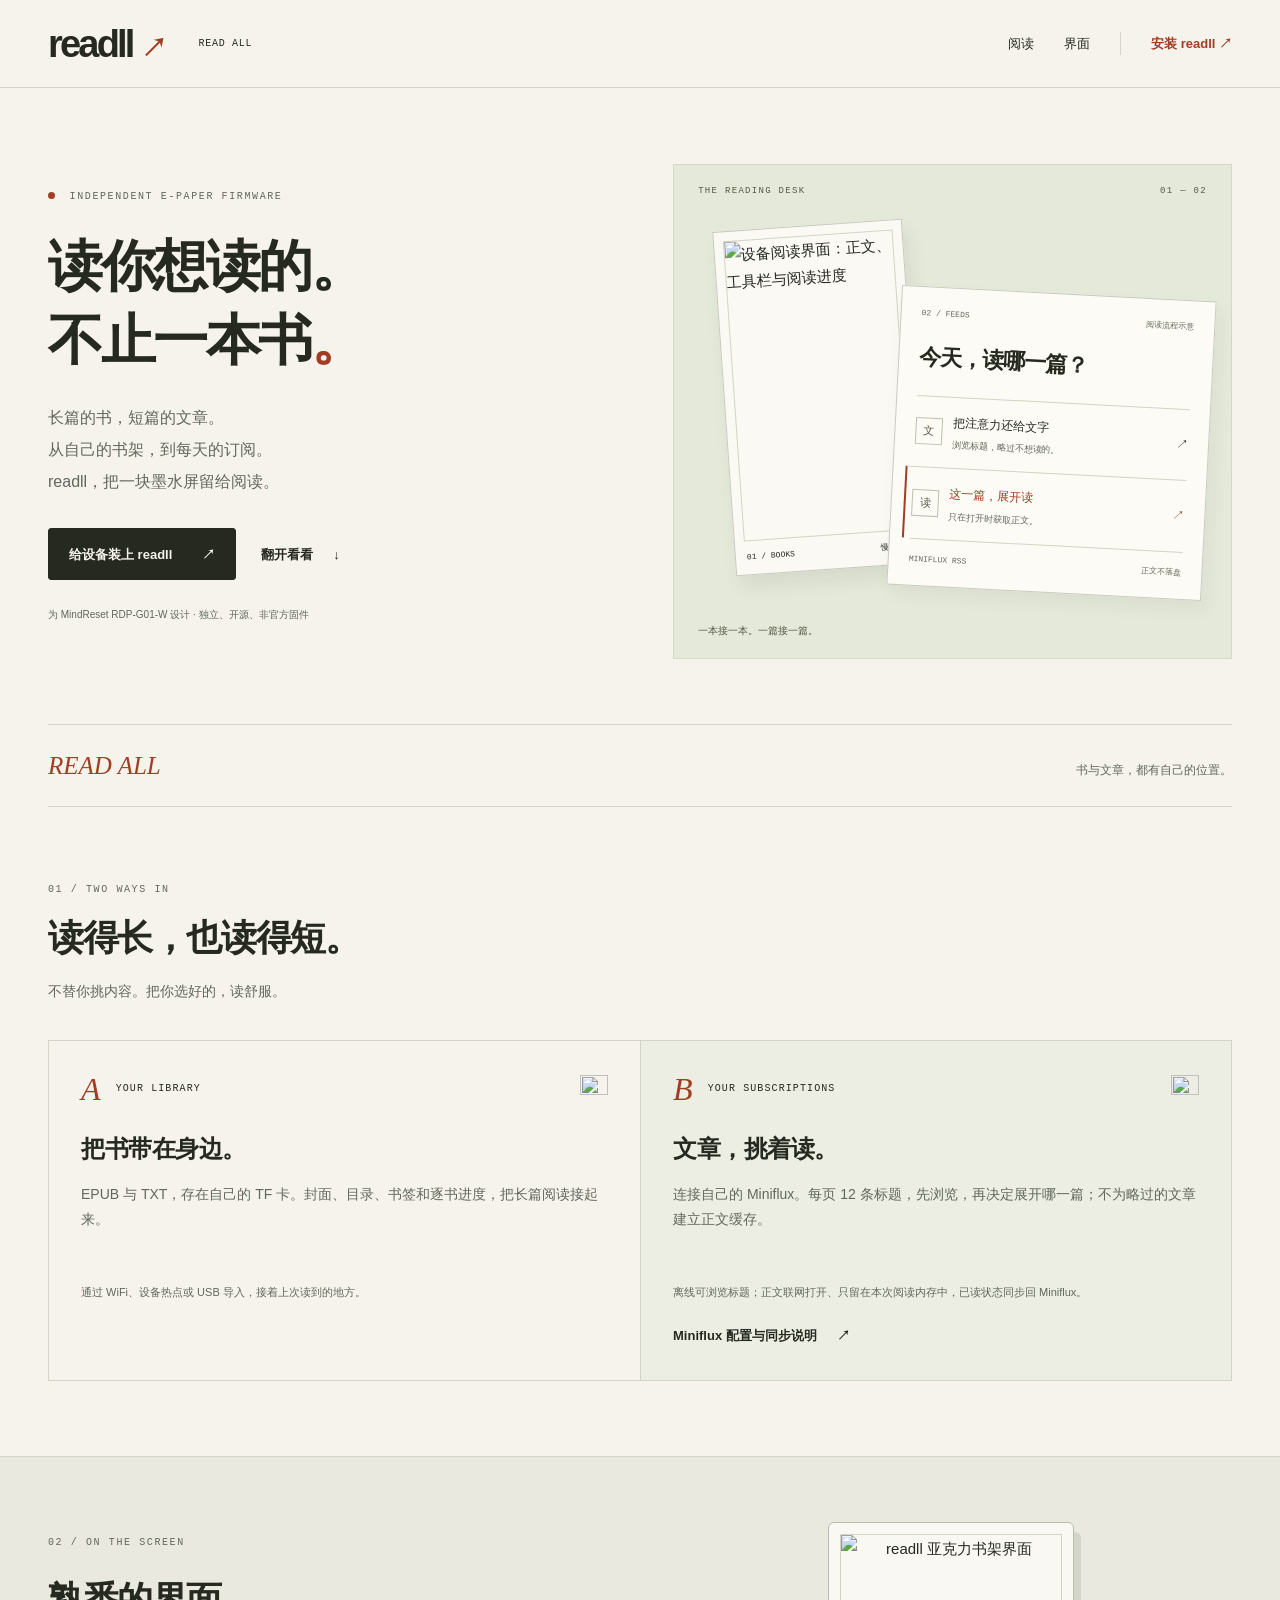
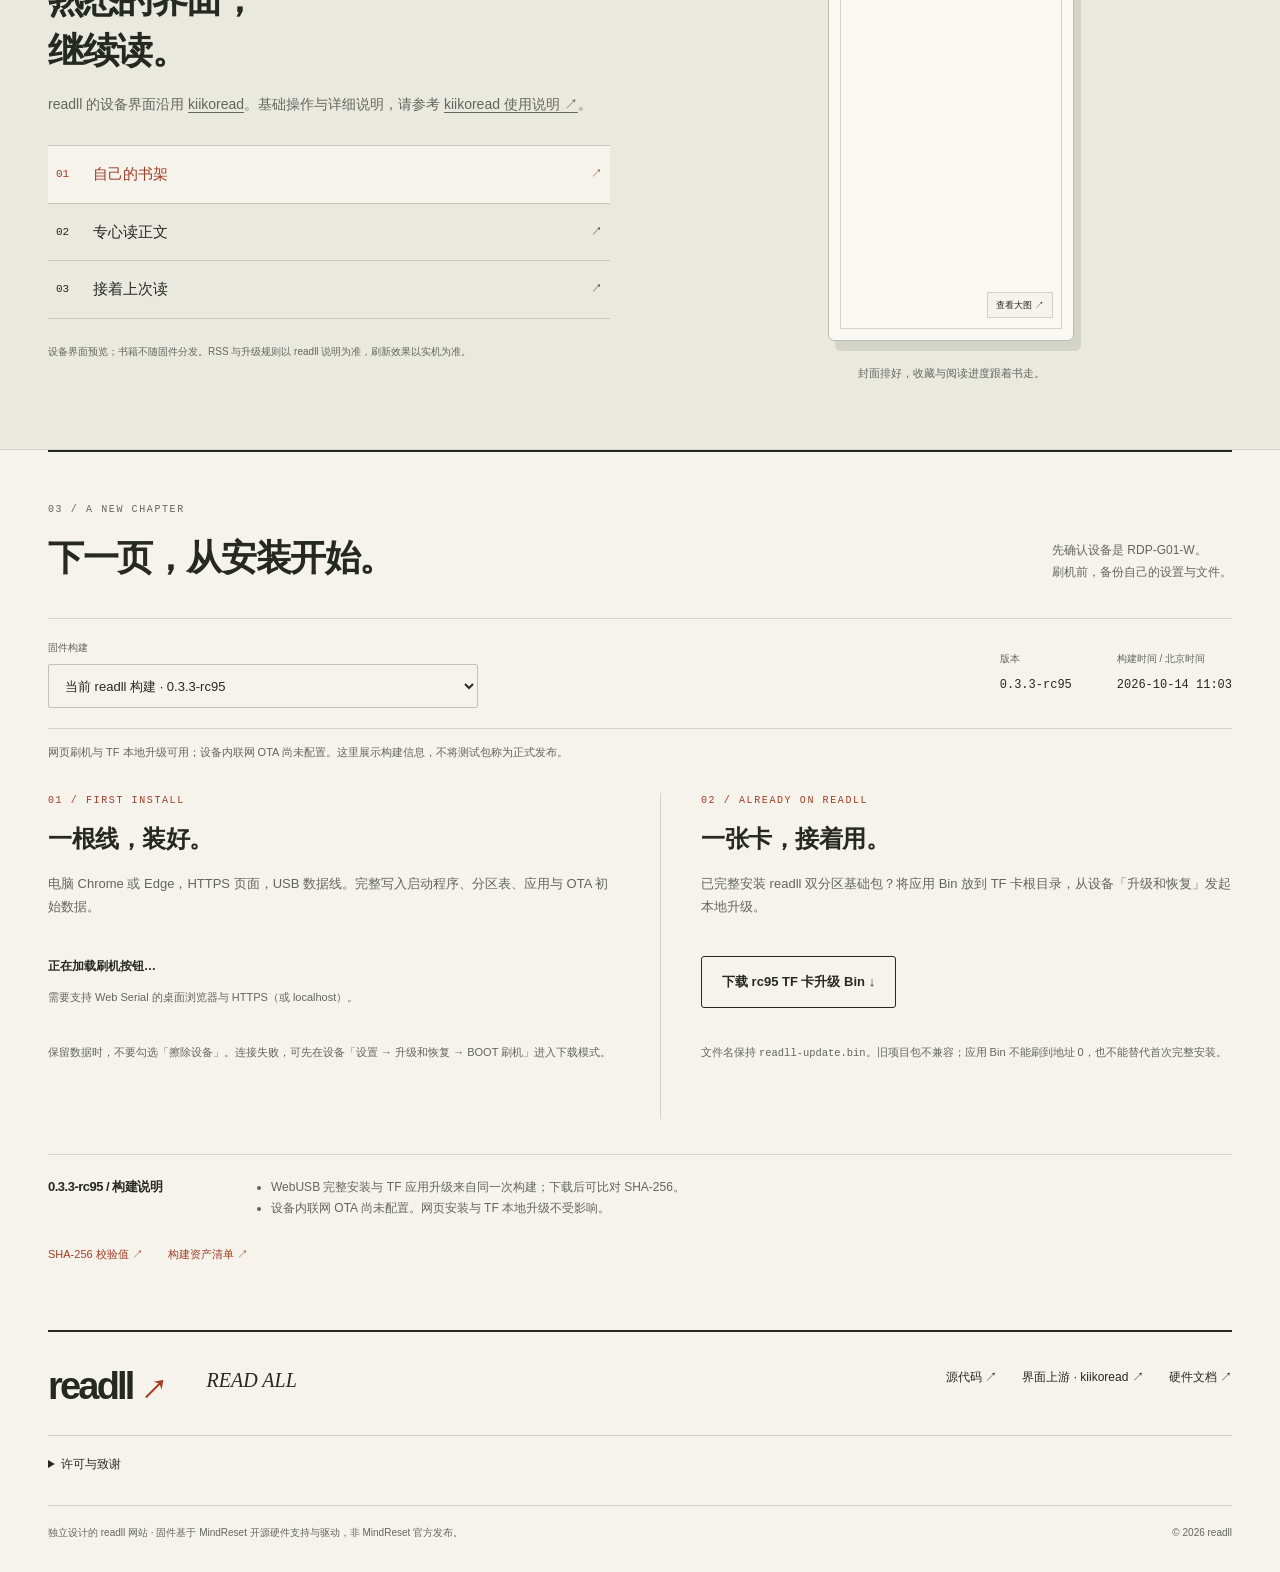
==== commit 5ca3f383: "feat: align readll with upstream rc95 and simplify public site Keep RSS, readll identity and device " ====
--- a/flash/index.html
+++ b/flash/index.html
@@ -4,14 +4,11 @@
   <meta charset="utf-8">
   <meta name="viewport" content="width=device-width,initial-scale=1">
   <meta name="theme-color" content="#f5f3eb">
-  <meta name="description" content="readll — read all. 为 RDP-G01-W 墨水屏设计的独立阅读固件。EPUB、TXT、Miniflux RSS，一个留给阅读的地方。">
-  <title>readll — read all.</title>
+  <meta name="description" content="readll — READ ALL。为 RDP-G01-W 墨水屏设计的独立阅读固件。EPUB、TXT、Miniflux RSS，一个留给阅读的地方。">
+  <title>readll — READ ALL</title>
   <link rel="stylesheet" href="./site.css">
-  <link rel="stylesheet" href="./assets/manual-helper.css">
   <script src="./installer-bridge.js"></script>
   <script src="./site.js" defer></script>
-  <script src="./assets/manual-search.js" defer></script>
-  <script src="./assets/manual-helper.js" data-index="./manual/manual-index.json" data-manual="./manual/" defer></script>
   <script type="module" src="./vendor/web/install-button.js"></script>
   <script src="./versions.js" defer></script>
 </head>
@@ -19,9 +16,9 @@
 <a class="skip" href="#main">跳到正文</a>
 <header class="masthead">
   <a class="brand" href="./" aria-label="readll 首页">readll<span class="brand-mark" aria-hidden="true">↗</span></a>
-  <span class="masthead-note">READ ALL. / ALL ABOUT READING.</span>
+  <span class="masthead-note">READ ALL</span>
   <nav aria-label="主导航">
-    <a href="#reading">阅读</a><a href="#preview">界面</a><a href="./manual/">说明书</a>
+    <a href="#reading">阅读</a><a href="#preview">界面</a>
     <a class="nav-install" href="#flash-action">安装 readll <span aria-hidden="true">↗</span></a>
   </nav>
 </header>
@@ -51,7 +48,7 @@
     </div>
   </section>
 
-  <div class="manifesto page-width"><p><strong>readll</strong> means <em>read all.</em></p><span>书与文章，都有自己的位置。</span></div>
+  <div class="manifesto page-width"><p><em>READ ALL</em></p><span>书与文章，都有自己的位置。</span></div>
 
   <section class="reading-section page-width" id="reading" aria-labelledby="reading-title">
     <div class="section-heading"><p class="kicker">01 / TWO WAYS IN</p><h2 id="reading-title">读得长，也读得短。</h2><p>不替你挑内容。把你选好的，读舒服。</p></div>
@@ -60,17 +57,13 @@
         <div class="path-top"><span class="path-index">A</span><span>YOUR LIBRARY</span><img src="./assets/icons/book-open.svg" alt="" width="28" height="28"></div>
         <h3>把书带在身边。</h3>
         <p>EPUB 与 TXT，存在自己的 TF 卡。封面、目录、书签和逐书进度，把长篇阅读接起来。</p>
-        <div class="path-detail"><span>导入</span><p>WiFi、设备热点或 USB，选一个方便的入口。</p></div>
-        <div class="path-detail"><span>续读</span><p>回到上次那一页，字体与排版按自己的习惯来。</p></div>
-        <a class="inline-link" href="./manual/#shelf">认识你的书架 <span aria-hidden="true">↗</span></a>
+        <p class="path-note">通过 WiFi、设备热点或 USB 导入，接着上次读到的地方。</p>
       </article>
       <article class="reading-path rss-path">
         <div class="path-top"><span class="path-index">B</span><span>YOUR SUBSCRIPTIONS</span><img src="./assets/icons/library-big.svg" alt="" width="28" height="28"></div>
         <h3>文章，挑着读。</h3>
         <p>连接自己的 Miniflux。每页 12 条标题，先浏览，再决定展开哪一篇；不为略过的文章建立正文缓存。</p>
-        <div class="path-detail"><span>略过</span><p>打开一篇，同时将当前页上方条目标为已读；也能一键清掉本页。</p></div>
-        <div class="path-detail"><span>展开</span><p>联网获取所选正文，只留在本次阅读内存中。已读状态同步回 Miniflux。</p></div>
-        <p class="path-note">离线可浏览已保存的标题、排队标记已读；打开正文需要联网。</p>
+        <p class="path-note">离线可浏览标题；正文联网打开、只留在本次阅读内存中，已读状态同步回 Miniflux。</p>
         <a class="inline-link" href="https://github.com/ww4yne/readll/blob/main/docs/RSS.md">Miniflux 配置与同步说明 <span aria-hidden="true">↗</span></a>
       </article>
     </div>
@@ -78,13 +71,13 @@
 
   <section class="preview-section" id="preview" aria-labelledby="preview-title">
     <div class="page-width preview-grid">
-      <div class="preview-copy"><p class="kicker">02 / ON THE SCREEN</p><h2 id="preview-title">文字是主角。<br>界面，退后一点。</h2><p>不把所有选项摆在眼前。<br>书架、正文、首页，各自做好一件事。</p>
+      <div class="preview-copy"><p class="kicker">02 / ON THE SCREEN</p><h2 id="preview-title">熟悉的界面，<br>继续读。</h2><p class="upstream-note">readll 的设备界面沿用 <a href="https://kiikoread.com/" target="_blank" rel="noopener">kiikoread</a>。基础操作与详细说明，请参考 <a href="https://kiikoread.com/manual/" target="_blank" rel="noopener">kiikoread 使用说明 ↗</a>。</p>
         <div class="preview-choices" role="tablist" aria-label="设备界面" aria-orientation="vertical">
           <button id="view-shelf" type="button" role="tab" data-view="shelf" aria-selected="true" aria-controls="preview-panel">01 <span>自己的书架</span><span aria-hidden="true">↗</span></button>
           <button id="view-reader" type="button" role="tab" data-view="reader" aria-selected="false" aria-controls="preview-panel" tabindex="-1">02 <span>专心读正文</span><span aria-hidden="true">↗</span></button>
           <button id="view-home" type="button" role="tab" data-view="home" aria-selected="false" aria-controls="preview-panel" tabindex="-1">03 <span>接着上次读</span><span aria-hidden="true">↗</span></button>
         </div>
-        <p class="preview-disclaimer">设备界面预览；书籍不随固件分发。刷新效果以实机为准。</p>
+        <p class="preview-disclaimer">设备界面预览；书籍不随固件分发。RSS 与升级规则以 readll 说明为准，刷新效果以实机为准。</p>
       </div>
       <figure class="device-preview" id="preview-panel" role="tabpanel" aria-labelledby="view-shelf">
         <button id="preview-zoom" type="button" aria-label="放大书架界面"><img id="preview-image" src="./assets/screens/shelf-acrylic.png" width="684" height="1216" loading="lazy" alt="readll 亚克力书架界面"><span class="zoom-hint">查看大图 ↗</span></button>
@@ -93,17 +86,8 @@
     </div>
   </section>
 
-  <section class="details-section page-width" aria-labelledby="details-title">
-    <div class="section-heading"><p class="kicker">03 / MAKE ROOM FOR YOUR HABITS</p><h2 id="details-title">读法，自己决定。</h2></div>
-    <div class="detail-grid">
-      <article><span>01</span><h3>字与留白</h3><p>自己的字体，自己的字号、行距、页边距与首行缩进。系统与书籍阅读字体分别设置。</p></article>
-      <article><span>02</span><h3>手指与按键</h3><p>轻点、滑动、蓝牙翻页器。三键与中键长按可自定义，保留随时打开工具栏的入口。</p></article>
-      <article><span>03</span><h3>墨水与刷新</h3><p>普通、快刷、水波纹。选择合适的刷新方式，调整阅读全刷间隔，也可手动清理残影。</p></article>
-    </div>
-  </section>
-
   <section class="install-section page-width" id="flash-action" aria-labelledby="install-title">
-    <div class="section-heading install-heading"><div><p class="kicker">04 / A NEW CHAPTER</p><h2 id="install-title">下一页，从安装开始。</h2></div><p>先确认设备是 RDP-G01-W。<br>刷机前，备份自己的设置与文件。</p></div>
+    <div class="section-heading install-heading"><div><p class="kicker">03 / A NEW CHAPTER</p><h2 id="install-title">下一页，从安装开始。</h2></div><p>先确认设备是 RDP-G01-W。<br>刷机前，备份自己的设置与文件。</p></div>
     <div class="release-strip">
       <div class="select-wrap"><label for="firmware-choice">固件构建</label><select id="firmware-choice" disabled><option value="./manifest.json">当前 readll 构建 · 读取中</option></select></div>
       <dl class="release-meta"><div><dt>版本</dt><dd id="firmware-version">读取中…</dd></div><div><dt>构建时间 / 北京时间</dt><dd><time id="firmware-updated">读取中…</time></dd></div></dl>
@@ -113,23 +97,32 @@
       <article class="install-method"><p class="kicker">01 / FIRST INSTALL</p><h3>一根线，装好。</h3><p>电脑 Chrome 或 Edge，HTTPS 页面，USB 数据线。完整写入启动程序、分区表、应用与 OTA 初始数据。</p>
         <div class="install-action"><esp-web-install-button id="flash-installer" hidden manifest="./manifest.json"><button slot="activate" class="button primary" type="button">连接设备，开始安装 ↗</button></esp-web-install-button><div id="flash-help" role="status"><strong id="flash-help-title">正在加载刷机按钮…</strong><p>需要支持 Web Serial 的桌面浏览器与 HTTPS（或 localhost）。</p></div></div>
         <p class="installation-caution">保留数据时，不要勾选「擦除设备」。连接失败，可先在设备「设置 → 升级和恢复 → BOOT 刷机」进入下载模式。</p>
-        <a class="inline-link" href="./manual/#first-use">安装步骤 <span aria-hidden="true">↗</span></a>
       </article>
       <article class="install-method"><p class="kicker">02 / ALREADY ON READLL</p><h3>一张卡，接着用。</h3><p>已完整安装 readll 双分区基础包？将应用 Bin 放到 TF 卡根目录，从设备「升级和恢复」发起本地升级。</p>
         <div class="install-action"><a id="bin-download" class="button secondary" hidden download="readll-update.bin">下载 TF 升级 Bin ↓</a></div>
         <p class="installation-caution">文件名保持 <code>readll-update.bin</code>。旧项目包不兼容；应用 Bin 不能刷到地址 0，也不能替代首次完整安装。</p>
-        <a class="inline-link" href="./manual/#update">升级步骤 <span aria-hidden="true">↗</span></a>
       </article>
     </div>
     <div class="build-notes" aria-live="polite"><h3 id="release-notes-title">构建说明</h3><ul id="release-notes-list"><li>正在读取构建说明…</li></ul></div>
     <p class="integrity-links"><a href="./SHA256SUMS.txt">SHA-256 校验值 ↗</a><a href="./release-assets.json">构建资产清单 ↗</a></p>
   </section>
 
-  <section class="help-section page-width" aria-labelledby="help-title"><p class="kicker">05 / KEEP THIS PAGE FOLDED</p><div class="help-heading"><h2 id="help-title">不必一次学会。</h2><p>传第一本书、调字体，或者只是找回一个设置。<br>需要时，再翻说明书。</p></div><div class="help-links"><a href="./manual/">打开图文说明书 <span aria-hidden="true">↗</span></a><a href="./manual/readll-manual.pdf" download>留一份 PDF <span aria-hidden="true">↓</span></a><button type="button" data-ask-manual>搜一个操作 <span aria-hidden="true">↗</span></button></div></section>
 </main>
 <footer class="colophon page-width">
-  <div class="closing-line"><a class="brand" href="./">readll<span class="brand-mark" aria-hidden="true">↗</span></a><p>read all.<br><span>All about reading.</span></p></div>
-  <div class="footer-links"><a href="https://github.com/ww4yne/readll" target="_blank" rel="noopener">源代码 ↗</a><a href="./notices.html">许可与致谢</a><a href="https://github.com/wegooo-cell/read-pico-reader" target="_blank" rel="noopener">硬件上游 ↗</a></div>
+  <div class="closing-line"><a class="brand" href="./">readll<span class="brand-mark" aria-hidden="true">↗</span></a><p>READ ALL</p></div>
+  <div class="footer-links"><a href="https://github.com/ww4yne/readll" target="_blank" rel="noopener">源代码 ↗</a><a href="https://kiikoread.com/" target="_blank" rel="noopener">界面上游 · kiikoread ↗</a><a href="https://dot.mindreset.tech/docs/read_0" target="_blank" rel="noopener">硬件文档 ↗</a></div>
+  <details class="license-notes" id="notices">
+    <summary>许可与致谢</summary>
+    <p>readll 是独立固件，保留各上游版权与许可。以下许可分别适用于对应材料，不代表整个固件采用同一种许可。</p>
+    <ul>
+      <li>MindReset 固件基础：<a href="./LICENSE">Apache-2.0</a>；Lucide 图标：<a href="./licenses/LUCIDE-ISC.txt">ISC</a>。</li>
+      <li>epdiy 显示驱动：LGPL-3.0-or-later（<a href="./licenses/LGPL-3.0.txt">LGPLv3</a>、<a href="./licenses/GPL-3.0.txt">GPLv3</a>）。</li>
+      <li>pypinyin 字典：<a href="./licenses/PYPINYIN-MIT.txt">MIT</a>；内建 Noto 字体子集：<a href="./licenses/OFL-Noto.txt">SIL OFL 1.1</a>。</li>
+      <li>CrossMux 适配参考：<a href="./licenses/CROSSMUX-MIT.txt">MIT</a>；FreeInk SDK 波形参考：<a href="./licenses/FREEINK-SDK-MIT.txt">MIT</a>。</li>
+      <li>JPEGDEC：<a href="./licenses/JPEGDEC-APACHE-2.0.txt">Apache-2.0</a>；ESP Web Tools：<a href="./vendor/LICENSE">Apache-2.0</a>。</li>
+    </ul>
+    <a href="https://github.com/ww4yne/readll/blob/main/THIRD_PARTY_NOTICES.md" target="_blank" rel="noopener">完整第三方声明与来源 ↗</a>
+  </details>
   <p class="provenance">独立设计的 readll 网站 · 固件基于 MindReset 开源硬件支持与驱动，非 MindReset 官方发布。<span>© 2026 readll</span></p>
 </footer>
 <dialog id="preview-dialog" aria-labelledby="preview-dialog-title"><div class="dialog-heading"><h2 id="preview-dialog-title">设备界面</h2><button id="preview-close" type="button" aria-label="关闭界面预览">关闭 ×</button></div><img id="preview-full" alt="放大的设备界面"></dialog>
--- a/flash/site.css
+++ b/flash/site.css
@@ -69,7 +69,7 @@
 .manifesto strong { font-family: -apple-system, BlinkMacSystemFont, "Segoe UI", sans-serif; font-size: 23px; letter-spacing: -1px; margin-right: 8px; }
 .manifesto em { color: var(--accent); }
 .manifesto > span { font-size: 12px; color: var(--muted); }
-.reading-section, .details-section { padding-block: 75px; }
+.reading-section { padding-block: 75px; }
 .section-heading { margin-bottom: 35px; }
 .section-heading .kicker { margin-bottom: 15px; }
 h2 { font-size: 36px; line-height: 1.4; letter-spacing: -1.4px; font-weight: 650; margin: 0 0 16px; }
@@ -83,9 +83,6 @@
 .path-top img { margin-left: auto; }
 h3 { font-size: 24px; line-height: 1.5; letter-spacing: -.5px; margin: 0 0 15px; }
 .reading-path > p { font-size: 14px; color: var(--muted); min-height: 76px; margin: 0 0 25px; }
-.path-detail { display: grid; grid-template-columns: 40px 1fr; gap: 15px; border-top: 1px solid var(--rule); padding-block: 16px; font-size: 12px; }
-.path-detail > span { color: var(--accent); }
-.path-detail p { margin: 0; }
 .reading-path .inline-link { margin-top: 22px; }
 .reading-path .path-note { font-size: 11px; min-height: 0; margin: 22px 0 0; }
 .preview-section { border-block: 1px solid var(--rule); background: #e9e9e0; padding-block: 65px; }
@@ -103,12 +100,6 @@
 #preview-image { border: 1px solid var(--rule); aspect-ratio: 684/1216; object-fit: contain; width: 100%; }
 .zoom-hint { position: absolute; bottom: 22px; right: 20px; background: var(--paper); border: 1px solid var(--rule); font-size: 9px; padding: 4px 8px; }
 .device-preview figcaption { font-size: 11px; color: var(--muted); margin-top: 23px; }
-.detail-grid { display: grid; grid-template-columns: repeat(3, 1fr); border-top: 1px solid var(--rule); }
-.detail-grid article { padding: 25px 28px 0 0; }
-.detail-grid article + article { padding-left: 28px; border-left: 1px solid var(--rule); }
-.detail-grid article > span { font: 10px/1.5 var(--mono); color: var(--accent); }
-.detail-grid h3 { font-size: 20px; margin: 18px 0 12px; }
-.detail-grid p { color: var(--muted); font-size: 13px; margin: 0; }
 .install-section { border-top: 2px solid var(--ink); padding-block: 50px 65px; }
 .install-heading { display: flex; justify-content: space-between; align-items: end; gap: 30px; }
 .install-heading h2 { margin-bottom: 0; }
@@ -133,18 +124,16 @@
 .build-notes h3 { font-size: 13px; margin: 0; }
 .build-notes ul { font-size: 12px; color: var(--muted); margin: 0; padding-left: 18px; }
 .integrity-links { display: flex; gap: 25px; font-size: 11px; margin: 25px 0 0; color: var(--accent); }
-.help-section { border-top: 1px solid var(--rule); padding-block: 45px 65px; }
-.help-heading { display: flex; justify-content: space-between; gap: 30px; align-items: start; }
-.help-heading p { font-size: 13px; color: var(--muted); margin: 0; }
-.help-links { display: grid; grid-template-columns: repeat(3, 1fr); border-block: 1px solid var(--rule); margin-top: 25px; }
-.help-links a, .help-links button { display: flex; gap: 10px; justify-content: space-between; padding: 20px; border: 0; text-align: left; font-size: 13px; }
-.help-links > * + * { border-left: 1px solid var(--rule); }
-.help-links > *:hover { background: var(--leaf); }
 .colophon { border-top: 2px solid var(--ink); padding-block: 35px 30px; display: flex; flex-wrap: wrap; justify-content: space-between; gap: 30px; }
 .closing-line { display: flex; align-items: start; gap: 40px; }
 .closing-line p { font: italic 20px/1.3 Georgia, serif; margin: 0; }
 .closing-line p span { font: 10px/2 var(--mono); color: var(--muted); }
 .footer-links { display: flex; gap: 25px; font-size: 12px; }
+.upstream-note a, .license-notes a { text-decoration: underline; text-underline-offset: 3px; }
+.license-notes { width: 100%; border-top: 1px solid var(--rule); padding-top: 18px; font-size: 12px; color: var(--muted); }
+.license-notes summary { color: var(--ink); width: fit-content; }
+.license-notes ul { padding-left: 20px; }
+.license-notes li { margin-block: 7px; }
 .provenance { display: flex; justify-content: space-between; gap: 30px; border-top: 1px solid var(--rule); padding-top: 18px; width: 100%; margin: 0; color: var(--muted); font-size: 10px; }
 #preview-dialog { width: min(620px, 92vw); max-height: 94dvh; padding: 20px; border: 1px solid var(--rule); background: var(--paper); color: var(--ink); }
 #preview-dialog::backdrop { background: #252920aa; }
@@ -185,19 +174,15 @@
   .book-proof { width: 180px; margin-left: 14px; }
   .manifesto { display: block; padding-block: 20px; }
   .manifesto > span { display: block; margin-top: 10px; }
-  .reading-section, .details-section { padding-block: 45px; }
+  .reading-section { padding-block: 45px; }
   h2 { font-size: 29px; letter-spacing: -1px; }
   .reading-paths { grid-template-columns: 1fr; }
   .reading-path + .reading-path { border-left: 0; border-top: 1px solid var(--rule); }
   .reading-path > p { min-height: 0; }
   .preview-section { padding-block: 40px; }
   .preview-grid { grid-template-columns: 1fr; gap: 35px; }
-  .detail-grid { grid-template-columns: 1fr; }
-  .detail-grid article, .detail-grid article + article { padding: 20px 0; border-left: 0; }
-  .detail-grid article + article { border-top: 1px solid var(--rule); }
-  .detail-grid h3 { margin-top: 10px; }
   .install-section { padding-block: 35px 45px; }
-  .install-heading, .help-heading { display: block; }
+  .install-heading { display: block; }
   .install-heading > p { margin-top: 18px !important; }
   .release-strip { display: block; }
   .select-wrap { max-width: none; }
@@ -207,10 +192,6 @@
   .install-method .installation-caution { min-height: 0; }
   .install-action { min-height: 85px; }
   .build-notes { grid-template-columns: 1fr; gap: 10px; }
-  .help-section { padding-block: 35px 45px; }
-  .help-links { grid-template-columns: 1fr; }
-  .help-links > * + * { border-left: 0; border-top: 1px solid var(--rule); }
-  .help-links a, .help-links button { padding-inline: 0; }
   .closing-line { gap: 30px; }
   .footer-links { flex-wrap: wrap; gap: 20px; }
   .provenance { display: block; padding-bottom: 45px; }
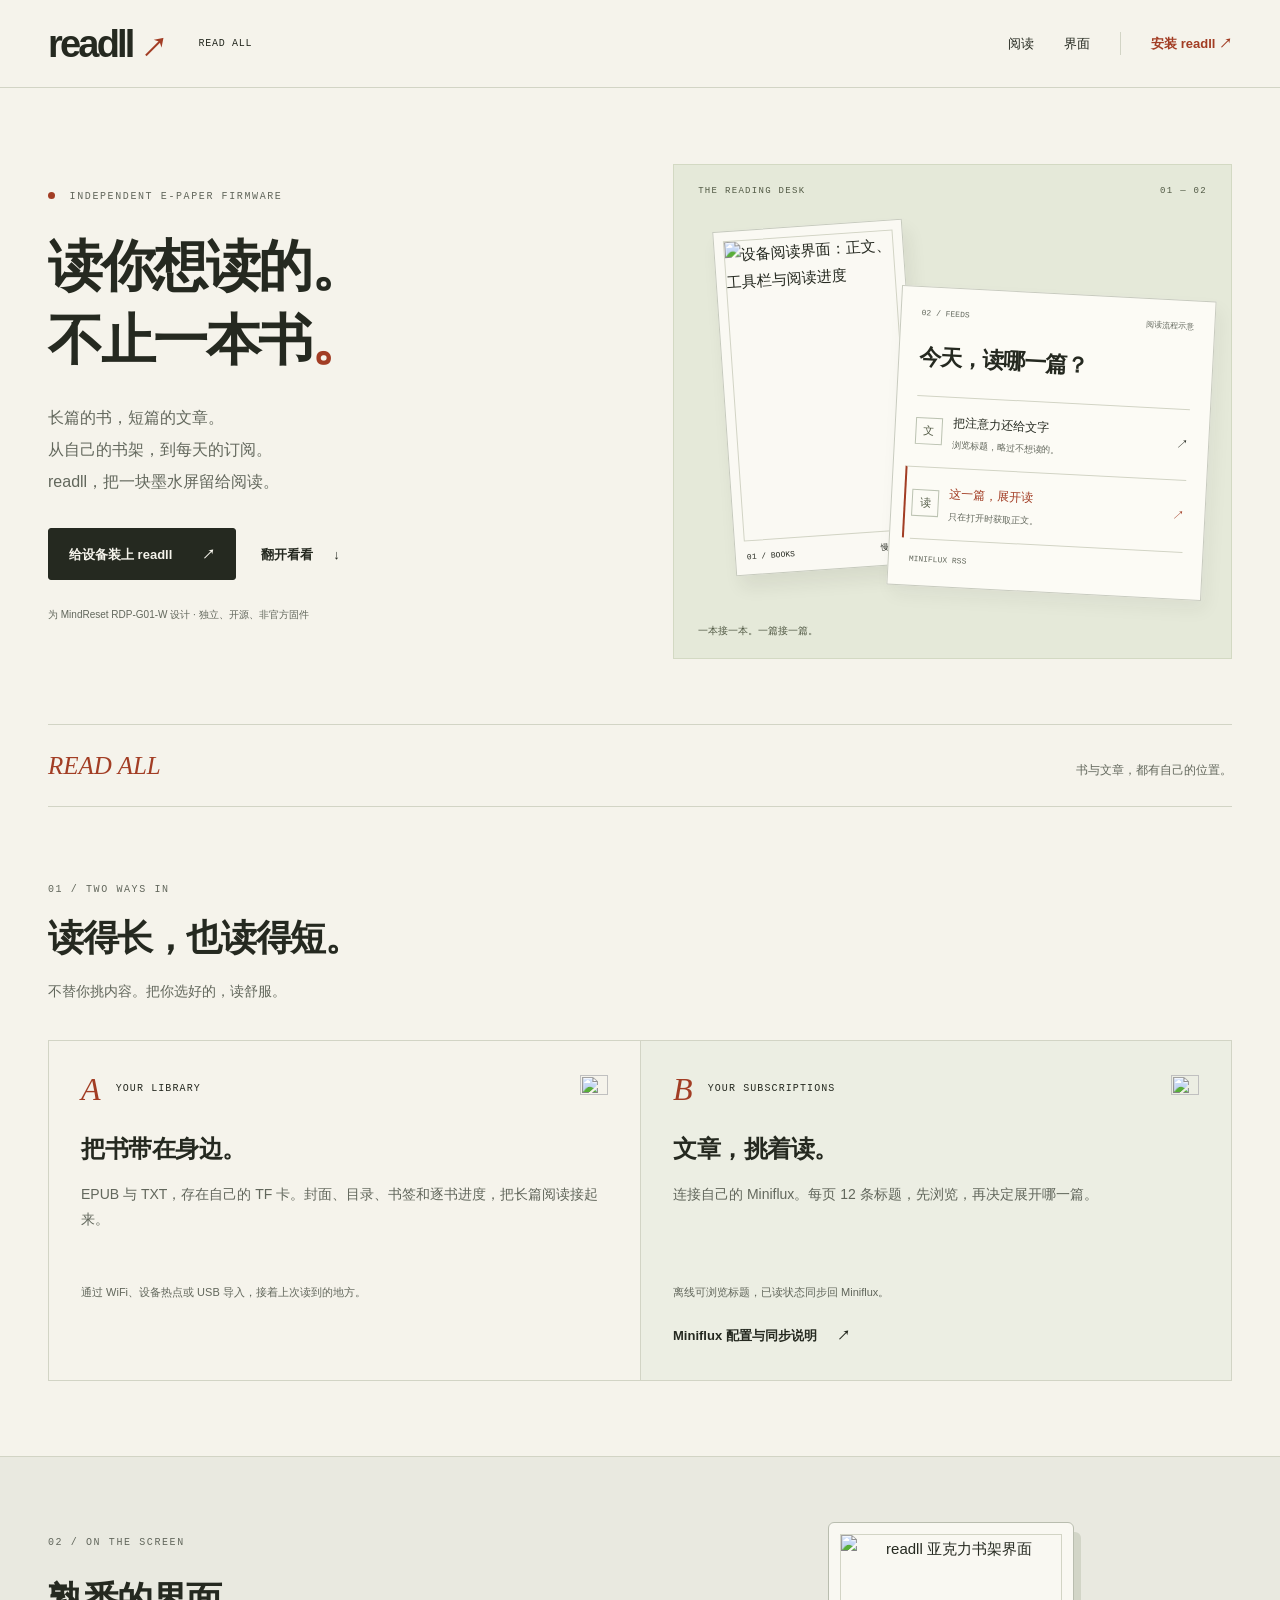
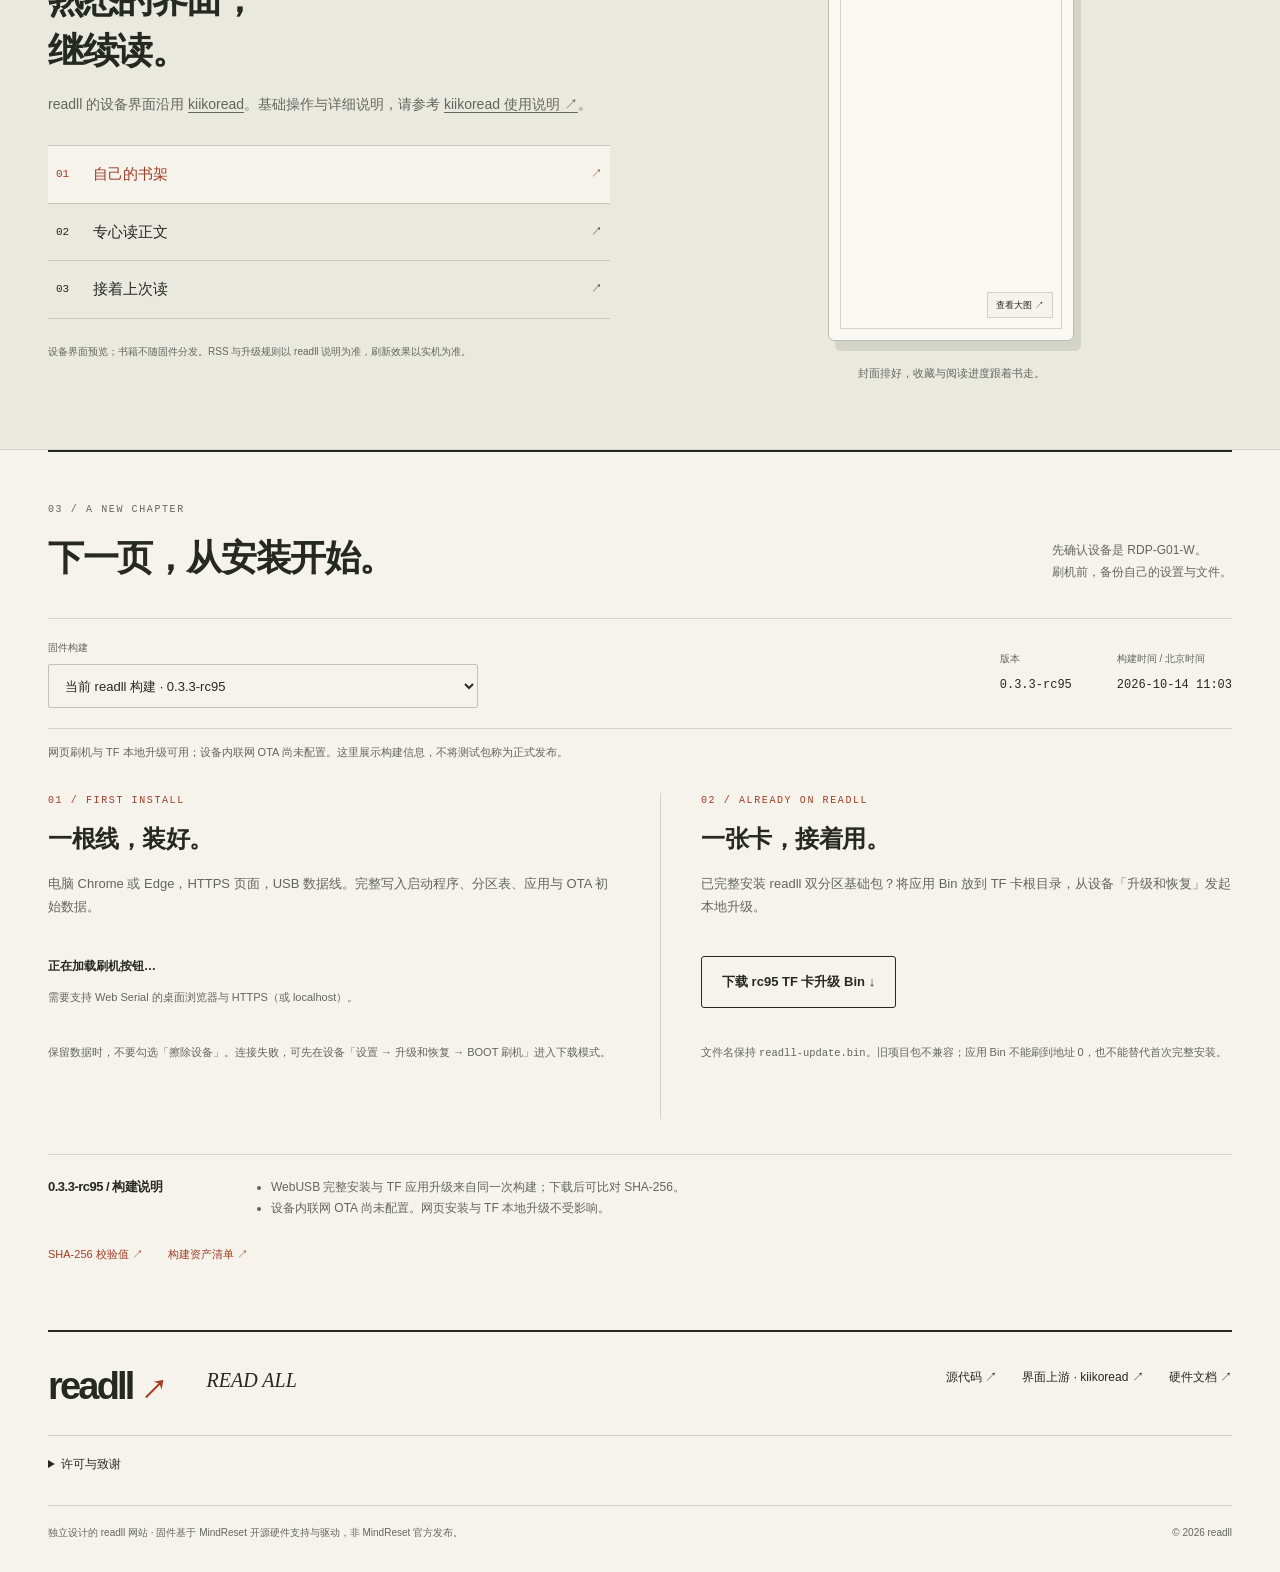
==== commit 63a5ead3: "style: keep public reading copy free of storage details Keep READ ALL as the sole slogan and remove " ====
--- a/flash/index.html
+++ b/flash/index.html
@@ -42,7 +42,7 @@
         <p class="feed-heading">今天，读哪一篇？</p>
         <div class="feed-example"><span class="source-chip">文</span><span>把注意力还给文字<small>浏览标题，略过不想读的。</small></span><span aria-hidden="true">↗</span></div>
         <div class="feed-example chosen"><span class="source-chip">读</span><span>这一篇，展开读<small>只在打开时获取正文。</small></span><span aria-hidden="true">↗</span></div>
-        <p class="feed-foot">MINIFLUX RSS <span>正文不落盘</span></p>
+        <p class="feed-foot">MINIFLUX RSS</p>
       </div>
       <span class="desk-caption">一本接一本。一篇接一篇。</span>
     </div>
@@ -62,8 +62,8 @@
       <article class="reading-path rss-path">
         <div class="path-top"><span class="path-index">B</span><span>YOUR SUBSCRIPTIONS</span><img src="./assets/icons/library-big.svg" alt="" width="28" height="28"></div>
         <h3>文章，挑着读。</h3>
-        <p>连接自己的 Miniflux。每页 12 条标题，先浏览，再决定展开哪一篇；不为略过的文章建立正文缓存。</p>
-        <p class="path-note">离线可浏览标题；正文联网打开、只留在本次阅读内存中，已读状态同步回 Miniflux。</p>
+        <p>连接自己的 Miniflux。每页 12 条标题，先浏览，再决定展开哪一篇。</p>
+        <p class="path-note">离线可浏览标题，已读状态同步回 Miniflux。</p>
         <a class="inline-link" href="https://github.com/ww4yne/readll/blob/main/docs/RSS.md">Miniflux 配置与同步说明 <span aria-hidden="true">↗</span></a>
       </article>
     </div>
